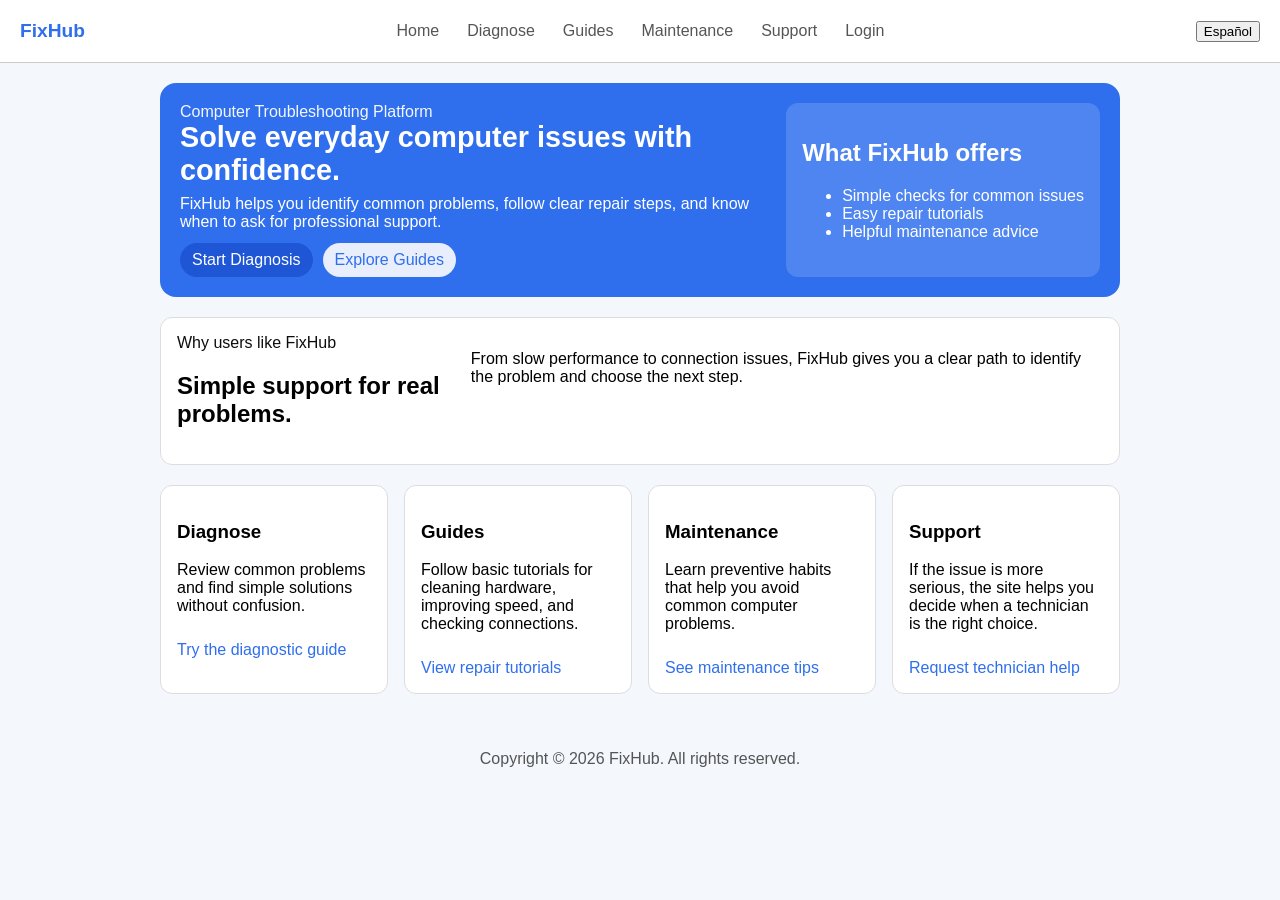
==== html/index.html @ df3c3dd7 "Responsive Design y Comentarios Css" ====
<!--INDEX-->
<!DOCTYPE html>

<!--PAGE LANGUAGE-->
<html lang="en">
<meta name="viewport" content="width=device-width, initial-scale=1.0">

<!--HEAD BEGGINING-->
<head>
    <meta charset="UTF-8">
    <title>FixHub | Computer Troubleshooting Platform</title>
    <link rel="stylesheet" href="../css/myStyles.css">
</head>
<!--HEAD ENDING-->

<!--BODY BEGGINING-->
<body>
    <!-- HEADER BEGINNING -->
    <header class="header">
        <input type="checkbox" id="nav-toggle" class="nav-toggle">
        <a class="logo" href="index.html">FixHub</a>
        <label for="nav-toggle" class="hamburger"></label>
        <nav class="flex-nav" aria-label="navbar">
            <a href="index.html">Home</a>
            <a href="diagnose.html">Diagnose</a>
            <a href="guide.html">Guides</a>
            <a href="mainteinance.html">Maintenance</a>
            <a href="support.html">Support</a>
            <a class="login-btn" href="login.html">Login</a>
        </nav>
        <button id="langButton" class="lang-btn" type="button" aria-label="Switch language">Español</button>
    </header>
    <!-- HEADER ENDING -->

<main>
<!-- PAGE CONTENT BEGINNING -->
<!-- PAGE HERO BEGINNING -->
<section class="hero">
    <div class="hero-content">
        <p class="tagline">Computer Troubleshooting Platform</p>
        <h1>Solve everyday computer issues with confidence.</h1>
        <p>FixHub helps you identify common problems, follow clear repair steps, and know when to ask for professional support.</p>

        <div class="hero-actions">
        <a class="button button-primary" href="diagnose.html">Start Diagnosis</a>
        <a class="button button-secondary" href="guide.html">Explore Guides</a>
        </div>
    </div>

    <div class="hero-card">
        <h2>What FixHub offers</h2>
        <ul>
            <li>Simple checks for common issues</li>
            <li>Easy repair tutorials</li>
            <li>Helpful maintenance advice</li>
        </ul>
    </div>
</section>
<!-- PAGE HERO ENDING -->


<!-- WHY USER LIKE FIXHUB BEGGINING -->
<section class="intro-panel">
    <div>
        <p class="tagline">Why users like FixHub</p>
        <h2>Simple support for real problems.</h2>
    </div>
        <p>From slow performance to connection issues, FixHub gives you a clear path to identify the problem and choose the next step.</p>
</section>
<!--WHY USERS LIKE FIXHUB ENDING-->


<!-- FEATURE GRID CARDS BEGGINING -->
<section class="grid home" aria-label="Platform features">

    <!--DIAGNOSE-->
    <article class="card" id="diagnose">
        <h3>Diagnose</h3>
        <p>Review common problems and find simple solutions without confusion.</p>
        <a class="link" href="diagnose.html">Try the diagnostic guide</a>
    </article>

    <!--GUIDES-->
    <article class="card" id="guides">
        <h3>Guides</h3>
        <p>Follow basic tutorials for cleaning hardware, improving speed, and checking connections.</p>
        <a class="link" href="guide.html">View repair tutorials</a>
    </article>

    <!--MAINTENANCE-->
    <article class="card" id="maintenance">
        <h3>Maintenance</h3>
        <p>Learn preventive habits that help you avoid common computer problems.</p>
        <a class="link" href="mainteinance.html">See maintenance tips</a>
    </article>

    <!--SUPPORT-->
    <article class="card" id="support">
        <h3>Support</h3>
        <p>If the issue is more serious, the site helps you decide when a technician is the right choice.</p>
        <a class="link" href="support.html">Request technician help</a>
    </article>

</section>
<!-- FEATURE GRID CARDS ENDING -->
</main>
<!-- PAGE CONTENT ENDING -->

<!-- FOOTER BEGINNING -->
<footer class="footer">
    <p>Copyright © 2026 FixHub. All rights reserved.</p>
</footer>
<!-- FOOTER ENDING -->

</body> <!--BODY ENDING-->
</html> <!--HMTL ENDING-->
---- css/myStyles.css ----
/* VARIABLES AND RESET */
/* This section defines global CSS variables and resets used across the whole site.
   It is shared by all HTML pages that include this stylesheet, such as index.html,
   diagnose.html, guide.html, login.html, etc. */
:root {
    --bg: #f4f7fb; /* Main page background color used in the app shell and auth pages. */
}

* {
    box-sizing: border-box; /* Ensures padding and borders are included inside each element's width/height. */
}

body {
    margin: 0; /* Removes default browser spacing around the page body. */
    font-family: Arial, Helvetica, sans-serif; /* Default typeface for all text in the project. */
    background: var(--bg); /* Applies the common soft-gray background to the page. */
}

a {
    color: inherit; /* Prevents links from forcing a different text color than their parent. */
    text-decoration: none; /* Removes default underline styling from links throughout the site. */
}

/* HEADER / NAVBAR beginning */
/* This block styles the top navigation bar displayed on pages such as index.html and all other sections.
   It sets the layout, spacing, colors, and the visual treatment of the logo and primary nav links. */
.header {
    display: flex; /* Makes the header content align in a single horizontal row. */
    justify-content: space-between; /* Pushes the logo to the left and the nav to the right. */
    align-items: center; /* Vertically centers everything inside the header. */
    padding: 16px 20px; /* Adds internal spacing around the header content. */
    background: #fff; /* White background for the top bar. */
    border-bottom: 1px solid #ccc; /* Subtle divider line under the header. */
}

.logo {
    font-size: 1.2rem; /* Sets the branding text size. */
    font-weight: 700; /* Makes the FixHub word stronger and more prominent. */
    color: #2f6fed; /* Blue brand color used for the logo. */
}

/* Desktop Navigation */
/* These rules control the main navigation layout on larger screens before the tablet/mobile breakpoints. */
.flex-nav {
    display: flex; /* Shows the nav items in a row. */
    flex-direction: row; /* Ensures they stay horizontally aligned. */
    gap: 12px; /* Adds consistent space between nav items. */
    align-items: center; /* Aligns text vertically within the nav row. */
}

.flex-nav a {
    padding: 6px 8px; /* Adds clickable space around each nav link. */
    color: #555; /* Neutral gray text for navigation item color. */
}

.flex-nav a:hover {
    color: #2f6fed; /* Blue hover color gives a subtle interactive highlight. */
}

/* Hide mobile menu toggle on desktop */
/* The checkbox and hamburger icon are hidden on desktop because the full nav is already visible there. */
.nav-toggle {
    display: none;
}

.hamburger {
    display: none; /* Hidden by default; only used in mobile/tablet menu behavior. */
    width: 30px; /* Fixed width for the menu icon area. */
    height: 30px; /* Fixed height for consistent size. */
    background-image: url('../resources/menu.png'); /* Uses the custom menu icon asset in the resources folder. */
    background-size: contain; /* Scales the icon to fit the box without distortion. */
    background-repeat: no-repeat; /* Prevents tiling of the icon image. */
    background-position: center; /* Centers the icon visually inside its container. */
    cursor: pointer; /* Shows that the icon is clickable. */
    background-color: transparent; /* Keeps the background transparent so it blends with the header. */
    border: none; /* Removes the default button border. */
    padding: 0; /* Removes extra padding so the icon maintains its intended size. */
}

/* HEADER / NAVBAR ending */

/* RESPONSIVE NAVIGATION */
/* This section changes the header and navigation behavior when the viewport is smaller than desktop.
   It applies to all pages that use the shared layout, especially the home page and other content pages. */

/* Tablet Breakpoint (max-width: 1024px) */
/* This media query targets tablet-sized screens and keeps the navigation from feeling cramped.
   The header wraps onto multiple lines, the nav items spread more evenly, and the main content blocks
   switch into cleaner two-column proportions. */
@media (max-width: 1024px) {
    .header {
        flex-wrap: wrap; /* Allows the logo, nav, and language control to wrap when space runs tight. */
        gap: 12px 18px; /* Adds vertical and horizontal spacing between wrapped header elements. */
    }

    .flex-nav {
        display: flex; /* Keeps the nav visible and usable on tablets, instead of collapsing it. */
        flex: 1 1 100%; /* Makes the nav row take the full width of the header line before wrapping. */
        order: 3; /* Places the nav underneath the logo on smaller layouts. */
        flex-direction: row; /* Keeps links in a horizontal row for readability on tablet screens. */
        flex-wrap: wrap; /* Allows the nav items to wrap if there isn’t enough horizontal room. */
        justify-content: center; /* Centers the navigation links visually. */
        gap: 8px 14px; /* Creates compact spacing between links while preserving readability. */
        padding-top: 8px; /* Adds space between the nav and the header line above it. */
        border-top: 1px solid #ebeff5; /* Adds a soft divider line separating the nav from the header content. */
    }

    .flex-nav a {
        padding: 0; /* Removes extra clickable padding so the links sit cleaner without blue pill styling. */
        border-radius: 0; /* Keeps the nav links visually flat and minimal. */
        background: transparent; /* Removes any background fill that could distract from the layout. */
    }

    .hero {
        display: grid; /* Converts the hero section from a row layout to a cleaner grid layout on tablets. */
        grid-template-columns: 1.3fr 1fr; /* Gives the text column more space than the info panel column. */
        align-items: center; /* Keeps the two hero columns vertically aligned. */
    }

    .intro-panel {
        display: grid; /* Uses a 2-column configuration for the intro panel on tablet width. */
        grid-template-columns: 1.05fr 1.45fr; /* Gives the explanatory text column slightly more room. */
        align-items: center; /* Aligns the heading and paragraph sections vertically. */
        gap: 18px; /* Adds spacing between the title block and the body text. */
    }
}

/* Mobile Breakpoint (max-width: 768px) */
/* This media query is specifically for small mobile screens. It hides the desktop nav, shows the menu icon,
   and makes the nav appear as a collapsible vertical list triggered by the checkbox. */
@media (max-width: 768px) {
    .header {
        flex-wrap: wrap; /* Allows the header to wrap the logo and menu icon as needed. */
    }

    /* Show hamburger icon on mobile */
    .hamburger {
        display: block; /* Reveals the menu icon so the user can open the nav on phones. */
        order: 2; /* Places the icon after the logo in the header sequence. */
    }

    /* Hide nav by default on mobile */
    .flex-nav {
        display: none; /* Hides the nav list until the user taps the hamburger menu. */
        width: 100%; /* Makes the mobile nav span the full width under the header. */
        flex-direction: column; /* Stacks the links vertically for easy tapping. */
        gap: 0; /* Removes spacing between mobile links so they form a clean stacked list. */
        margin-top: 1rem; /* Adds space between the header and the hidden menu panel. */
        order: 3; /* Places the nav below the logo and menu icon. */
    }

    /* Show nav when checkbox is checked */
    .nav-toggle:checked ~ .flex-nav {
        display: flex; /* Displays the stacked mobile nav when the checkbox is checked by the hamburger label. */
    }

    .flex-nav a {
        padding: 10px 8px; /* Adds comfortable touch spacing to each menu item. */
    }

    /* Logo stays on first line on mobile */
    .logo {
        order: 1; /* Keeps the logo in the first slot of the header layout. */
    }
}

/* BUTTONS beginning */
/* These are the reusable call-to-action buttons used throughout the site, especially in the home hero section
   and on pages that need a standard primary or secondary action. */
.button {
    border: none; /* Removes default browser button border. */
    border-radius: 999px; /* Makes the buttons fully rounded for a modern pill shape. */
    padding: 8px 12px; /* Adds comfortable spacing inside the buttons. */
    background: #2f6fed; /* Primary blue button color used for the main action. */
    color: #fff; /* White text for strong contrast on blue buttons. */
    cursor: pointer; /* Shows click affordance. */
}

.button-primary {
    background: #1e56d6; /* Darker blue variation for the prominent CTA button. */
}

.button-secondary {
    background: #e8eefc; /* Light blue-gray background for secondary actions. */
    color: #2f6fed; /* Keeps the secondary text in the same blue brand color. */
}
/* BUTTONS ending*/

/* MAIN CONTAINER beginning */
/* This container controls the main content width and spacing on all primary pages, including index.html and other page templates. */
.content,
main {
    max-width: 1000px; /* Limits width so content does not stretch too wide on large screens. */
    margin: 0 auto; /* Centers the content block horizontally. */
    padding: 20px; /* Adds spacing around the main content area. */
}
/* MAIN CONTAINER ending */

/* HERO SECTION beginning */
/* The hero block is the large promotional banner on the home page. It combines a headline, supporting text,
   CTA buttons, and a right-side information card in a single blue panel. */
.hero {
    display: flex; /* Uses a horizontal layout for the text and info panel. */
    gap: 20px; /* Adds space between the text column and the card column. */
    padding: 20px; /* Adds internal spacing inside the blue panel. */
    background: #2f6fed; /* Strong blue background gives the page a branded hero feel. */
    color: #fff; /* White text ensures readability over the blue background. */
    border-radius: 16px; /* Rounds the corners of the hero panel. */
    align-items: stretch; /* Makes both columns share the same height within the hero. */
    margin-bottom: 20px; /* Adds separation below the hero section. */
}

.hero-content {
    flex: 1; /* Allows the left text column to take available space. */
}

.hero h1 {
    margin: 0 0 8px; /* Removes default heading margin and adds space below the heading. */
    font-size: 1.8rem; /* Sets the main hero title size. */
}

.hero p {
    margin: 0; /* Removes default paragraph spacing in the hero content. */
}

/* Responsive Hero - Mobile (max-width: 768px) */
/* On mobile screens, the hero switches from a two-column card to a single-column stacked layout. */
@media (max-width: 768px) {
    .hero {
        flex-direction: column; /* Stacks the text and card vertically on small screens. */
        padding: 16px; /* Reduces spacing to fit narrow mobile screens better. */
    }

    .hero h1 {
        font-size: 1.5rem; /* Slightly reduces title size for smaller screens. */
    }
}

.hero-actions {
    display: flex; /* Puts the CTA buttons in a row. */
    gap: 10px; /* Adds spacing between the two buttons. */
    margin-top: 12px; /* Separates the button row from the hero paragraph. */
}

.hero-card {
    background: rgba(255, 255, 255, 0.15); /* Adds a subtle transparent white panel behind the right sidebar card. */
    padding: 16px; /* Creates spacing inside the card. */
    border-radius: 12px; /* Rounds the corners of the card. */
}

.tagline {
    opacity: 0.95; /* Slightly reduces contrast to make the uppercase/label text feel softer. */
    margin: 0 0 8px 0; /* Keeps spacing consistent around the label text. */
}
/* HERO SECTION ending */

/* INTRO PANEL beginning */
/* This section introduces the value proposition of the product beneath the hero banner, often used on the home page. */
.intro-panel {
    display: flex; /* Keeps the heading area and descriptive paragraph side by side on larger screens. */
    justify-content: space-between; /* Pushes the left heading block and right paragraph apart. */
    gap: 20px; /* Adds space between the columns. */
    margin-top: 20px; /* Creates space from the hero section above. */
    padding: 16px; /* Adds internal spacing to the panel. */
    background: #fff; /* White background for a clean card appearance. */
    border: 1px solid #ddd; /* Soft gray border to separate it from the page background. */
    border-radius: 12px; /* Rounds the panel corners. */
}
/* INTRO PANEL ending */

/* GRID CARDS beginning */
/* This block styles the reusable card grids used for feature tiles and other grouped content sections. */
.grid {
    display: grid; /* Establishes a CSS grid layout for all card groups. */
    gap: 16px; /* Gives consistent spacing between cards. */
    margin-top: 20px; /* Adds vertical space above each grid section. */
}

.grid.home {
    grid-template-columns: repeat(4, 1fr); /* Displays four equally sized feature cards across the home page. */
}

.grid.guides,
.grid.diag {
    grid-template-columns: repeat(2, 1fr); /* Uses a two-column layout for guide and diagnostic page listings. */
}

.card {
    background: #fff; /* White card background. */
    border: 1px solid #ddd; /* Light border with subtle separation from the page background. */
    border-radius: 12px; /* Rounds the corners to match the overall design language. */
    padding: 16px; /* Creates comfortable spacing inside each card. */
}

/* Responsive Grid - Tablet (max-width: 1024px) */
/* On tablets, feature cards reduce to two columns to prevent overly wide cards. */
@media (max-width: 1024px) {
    .grid.home {
        grid-template-columns: repeat(2, 1fr); /* Reflows the home feature cards from 4 columns to 2 columns. */
    }

    .grid.guides,
    .grid.diag {
        grid-template-columns: 1fr; /* Stacks guide and diagnose content into one column when space is limited. */
    }
}

/* Responsive Grid - Mobile (max-width: 768px) */
/* On phone screens, every content card collapses to a single column for easy reading. */
@media (max-width: 768px) {
    .grid.home {
        grid-template-columns: 1fr; /* Forces the home feature cards to stack vertically on mobile. */
    }

    .grid.guides,
    .grid.diag {
        grid-template-columns: 1fr; /* Keeps guide and diagnose lists readable in a single column. */
    }
}

.link {
    display: inline-block; /* Makes links behave like inline-block elements so spacing and margin work correctly. */
    margin-top: 10px; /* Adds space above the link relative to the nearby text. */
    color: #2f6fed; /* Uses the branded blue color for card links. */
}

.code-badge {
    display: inline-block; /* Treats the badge as a compact inline box that can size to its content. */
    padding: 4px 8px; /* Adds compact padding inside the badge. */
    background: #e8eefc; /* Light blue background to distinguish the badge visually. */
    border-radius: 999px; /* Makes the badge pill-shaped and modern. */
    color: #2f6fed; /* Keeps the badge text consistent with the site color palette. */
}

.actions {
    display: flex; /* Aligns action buttons or links in a row. */
    gap: 10px; /* Adds spacing between grouped action elements. */
    margin-top: 12px; /* Adds top spacing from previous content. */
}
/* GRID CARDS ending */

/* FOOTER beginning */
/* This footer styles the final site footer and keeps it simple, clean, and unobtrusive. */
.footer {
    text-align: center; /* Centers the footer content. */
    padding: 20px; /* Creates consistent spacing around the footer. */
    color: #555; /* Neutral gray text to keep the footer understated. */
}
/* FOOTER ending */

/* AUTH PAGES beginning */
/* This block styles the login/register-style pages, which use a two-panel layout with an intro section and a form card. */
.auth-body {
    min-height: 100vh; /* Forces the background and content area to fill the full viewport height. */
    background: var(--bg); /* Uses the global background color for consistent page appearance. */
}

.auth-page {
    max-width: 900px; /* Keeps auth content from becoming too wide on large screens. */
    margin: 20px auto 0; /* Centers the page and adds spacing above it. */
}

.auth-layout {
    display: grid; /* Uses a two-column grid for the intro panel and form. */
    grid-template-columns: 1fr 1fr; /* Divides the auth layout into equal columns. */
    gap: 16px; /* Adds space between the intro section and the form card. */
}

.auth-intro,
.auth-card {
    background: #fff; /* White cards keep the auth panels visually consistent. */
    border: 1px solid #ddd; /* Thin border to distinguish the panels from the page background. */
    border-radius: 12px; /* Rounds the corners for the auth panels. */
    padding: 16px; /* Adds internal spacing inside each panel. */
}

.auth-form {
    display: flex; /* Uses a column layout for form fields stacked vertically. */
    flex-direction: column; /* Stacks inputs and controls one below the other. */
    gap: 8px; /* Adds spacing between form elements. */
}

.auth-form input {
    padding: 8px; /* Gives input fields enough vertical and horizontal padding for usability. */
    border: 1px solid #ddd; /* Border matches the rest of the site's layout. */
    border-radius: 8px; /* Rounds the input corners for a modern appearance. */
}

.auth-link {
    margin-top: 10px; /* Adds spacing above the secondary login/register text. */
    color: #555; /* Neutral text color for the helper link row. */
}

.auth-link a {
    color: #2f6fed; /* Makes the link appear interactive and consistent with the brand blue. */
}

/* Responsive Auth Layout - Mobile (max-width: 768px) */
/* On small screens, the two-column auth layout collapses into a single-column stack. */
@media (max-width: 768px) {
    .auth-layout {
        grid-template-columns: 1fr; /* Forces the auth panels to stack vertically on mobile. */
    }

    .auth-page {
        margin: 20px auto 0; /* Keeps the same centered spacing on mobile. */
    }
}
/* AUTH PAGES ending */
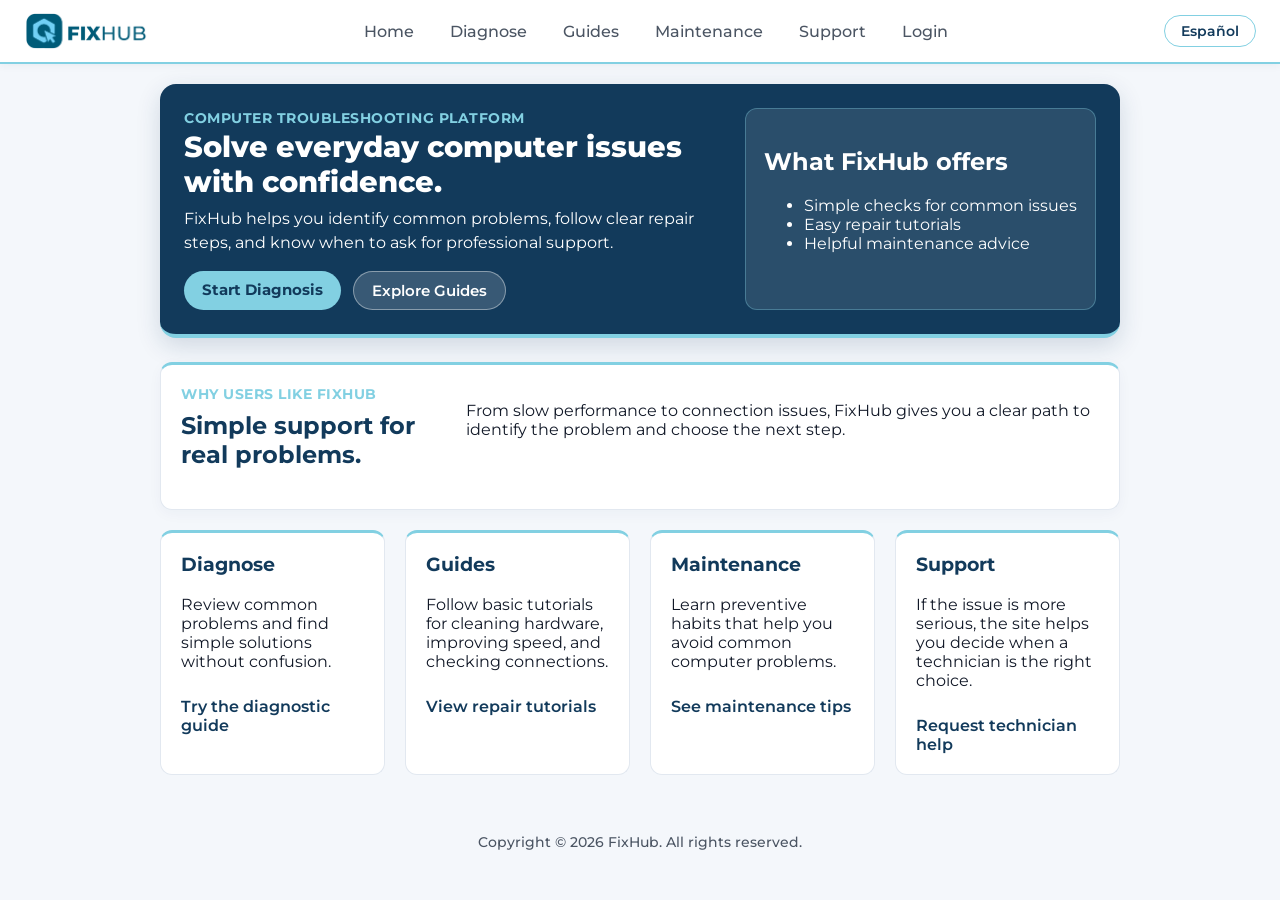
==== commit 8a0ecda1: "New design" ====
--- a/html/index.html
+++ b/html/index.html
@@ -6,6 +6,7 @@
 <meta name="viewport" content="width=device-width, initial-scale=1.0">
 
 <!--HEAD BEGGINING-->
+
 <head>
     <meta charset="UTF-8">
     <title>FixHub | Computer Troubleshooting Platform</title>
@@ -14,103 +15,128 @@
 <!--HEAD ENDING-->
 
 <!--BODY BEGGINING-->
+
 <body>
+    <script src="../js/translations.js"></script>
     <!-- HEADER BEGINNING -->
     <header class="header">
         <input type="checkbox" id="nav-toggle" class="nav-toggle">
-        <a class="logo" href="index.html">FixHub</a>
+        <a class="logo" href="index.html" aria-label="FixHub">
+            <img class="logo-img" src="../resources/LOGOS/fixhub_logo_azul.png" alt="FixHub">
+        </a>
         <label for="nav-toggle" class="hamburger"></label>
         <nav class="flex-nav" aria-label="navbar">
-            <a href="index.html">Home</a>
-            <a href="diagnose.html">Diagnose</a>
-            <a href="guide.html">Guides</a>
-            <a href="mainteinance.html">Maintenance</a>
-            <a href="support.html">Support</a>
-            <a class="login-btn" href="login.html">Login</a>
+            <a data-i18n-block="navHome" href="index.html">Home</a>
+            <a data-i18n-block="navDiagnose" href="diagnose.html">Diagnose</a>
+            <a data-i18n-block="navGuides" href="guide.html">Guides</a>
+            <a data-i18n-block="navMaintenance" href="mainteinance.html">Maintenance</a>
+            <a data-i18n-block="navSupport" href="support.html">Support</a>
+            <a data-i18n-block="navLogin" class="login-btn" href="login.html">Login</a>
+            <a data-i18n-block="navLogout" class="logout-btn" href="../php/logout.php">Logout</a>
         </nav>
-        <button id="langButton" class="lang-btn" type="button" aria-label="Switch language">Español</button>
+        <button id="lang-btn" onclick="toggleLanguage()">Español</button>
     </header>
     <!-- HEADER ENDING -->
 
-<main>
-<!-- PAGE CONTENT BEGINNING -->
-<!-- PAGE HERO BEGINNING -->
-<section class="hero">
-    <div class="hero-content">
-        <p class="tagline">Computer Troubleshooting Platform</p>
-        <h1>Solve everyday computer issues with confidence.</h1>
-        <p>FixHub helps you identify common problems, follow clear repair steps, and know when to ask for professional support.</p>
+    <main>
+        <!-- PAGE CONTENT BEGINNING -->
+        <p class="welcome-message" id="welcomeMessage" hidden aria-live="polite"></p>
+        <!-- PAGE HERO BEGINNING -->
+        <section class="hero">
+            <div class="hero-content">
+                <p data-i18n-block="title" class="tagline">Computer Troubleshooting Platform</p>
+                <h1 data-i18n-block="aftitle1">Solve everyday computer issues with confidence.</h1>
+                <p data-i18n-block="aftitle2">FixHub helps you identify common problems, follow clear repair steps, and
+                    know when to ask for professional support.</p>
+                <div class="hero-actions">
+                    <a data-i18n-block="startDiagnosis" class="button button-primary" href="diagnose.html">Start
+                        Diagnosis</a>
+                    <a data-i18n-block="exploreGuides" class="button button-secondary" href="guide.html">Explore
+                        Guides</a>
+                </div>
+            </div>
 
-        <div class="hero-actions">
-        <a class="button button-primary" href="diagnose.html">Start Diagnosis</a>
-        <a class="button button-secondary" href="guide.html">Explore Guides</a>
-        </div>
-    </div>
-
-    <div class="hero-card">
-        <h2>What FixHub offers</h2>
-        <ul>
-            <li>Simple checks for common issues</li>
-            <li>Easy repair tutorials</li>
-            <li>Helpful maintenance advice</li>
-        </ul>
-    </div>
-</section>
-<!-- PAGE HERO ENDING -->
+            <div class="hero-card">
+                <h2 data-i18n-block="heroCardTitle">What FixHub offers</h2>
+                <ul>
+                    <li data-i18n-block="heroCardItem1">Simple checks for common issues</li>
+                    <li data-i18n-block="heroCardItem2">Easy repair tutorials</li>
+                    <li data-i18n-block="heroCardItem3">Helpful maintenance advice</li>
+                </ul>
+            </div>
+        </section>
+        <!-- PAGE HERO ENDING -->
 
 
-<!-- WHY USER LIKE FIXHUB BEGGINING -->
-<section class="intro-panel">
-    <div>
-        <p class="tagline">Why users like FixHub</p>
-        <h2>Simple support for real problems.</h2>
-    </div>
-        <p>From slow performance to connection issues, FixHub gives you a clear path to identify the problem and choose the next step.</p>
-</section>
-<!--WHY USERS LIKE FIXHUB ENDING-->
+        <!-- WHY USER LIKE FIXHUB BEGGINING -->
+        <section class="intro-panel">
+            <div>
+                <p class="tagline" data-i18n-block="whyUserLikeTitle">Why users like FixHub</p>
+                <h2 data-i18n-block="whyUserLikeH2">Simple support for real problems.</h2>
+            </div>
+            <p data-i18n-block="whyUserLikeP">From slow performance to connection issues, FixHub gives you a clear path
+                to identify the problem and choose the next step.</p>
+        </section>
+        <!--WHY USERS LIKE FIXHUB ENDING-->
 
 
-<!-- FEATURE GRID CARDS BEGGINING -->
-<section class="grid home" aria-label="Platform features">
+        <!-- FEATURE GRID CARDS BEGGINING -->
+        <section class="grid home" aria-label="Platform features">
 
-    <!--DIAGNOSE-->
-    <article class="card" id="diagnose">
-        <h3>Diagnose</h3>
-        <p>Review common problems and find simple solutions without confusion.</p>
-        <a class="link" href="diagnose.html">Try the diagnostic guide</a>
-    </article>
+            <!--DIAGNOSE-->
+            <article class="card" id="diagnose">
+                <h3 data-i18n-block="cardDiagnoseTitle">Diagnose</h3>
+                <p data-i18n-block="cardDiagnoseDesc">Review common problems and find simple solutions without
+                    confusion.</p>
+                <a data-i18n-block="cardDiagnoseLink" class="link" href="diagnose.html">Try the diagnostic guide</a>
+            </article>
 
-    <!--GUIDES-->
-    <article class="card" id="guides">
-        <h3>Guides</h3>
-        <p>Follow basic tutorials for cleaning hardware, improving speed, and checking connections.</p>
-        <a class="link" href="guide.html">View repair tutorials</a>
-    </article>
+            <!--GUIDES-->
+            <article class="card" id="guides">
+                <h3 data-i18n-block="cardGuidesTitle">Guides</h3>
+                <p data-i18n-block="cardGuidesDesc">Follow basic tutorials for cleaning hardware, improving speed, and
+                    checking connections.</p>
+                <a data-i18n-block="cardGuidesLink" class="link" href="guide.html">View repair tutorials</a>
+            </article>
 
-    <!--MAINTENANCE-->
-    <article class="card" id="maintenance">
-        <h3>Maintenance</h3>
-        <p>Learn preventive habits that help you avoid common computer problems.</p>
-        <a class="link" href="mainteinance.html">See maintenance tips</a>
-    </article>
+            <!--MAINTENANCE-->
+            <article class="card" id="maintenance">
+                <h3 data-i18n-block="cardMaintenanceTitle">Maintenance</h3>
+                <p data-i18n-block="cardMaintenanceDesc">Learn preventive habits that help you avoid common computer
+                    problems.</p>
+                <a data-i18n-block="cardMaintenanceLink" class="link" href="mainteinance.html">See maintenance tips</a>
+            </article>
 
-    <!--SUPPORT-->
-    <article class="card" id="support">
-        <h3>Support</h3>
-        <p>If the issue is more serious, the site helps you decide when a technician is the right choice.</p>
-        <a class="link" href="support.html">Request technician help</a>
-    </article>
+            <!--SUPPORT-->
+            <article class="card" id="support">
+                <h3 data-i18n-block="cardSupportTitle">Support</h3>
+                <p data-i18n-block="cardSupportDesc">If the issue is more serious, the site helps you decide when a
+                    technician is the right choice.</p>
+                <a data-i18n-block="cardSupportLink" class="link" href="support.html">Request technician help</a>
+            </article>
 
-</section>
-<!-- FEATURE GRID CARDS ENDING -->
-</main>
-<!-- PAGE CONTENT ENDING -->
+        </section>
+        <!-- FEATURE GRID CARDS ENDING -->
+    </main>
+    <!-- PAGE CONTENT ENDING -->
 
-<!-- FOOTER BEGINNING -->
-<footer class="footer">
-    <p>Copyright © 2026 FixHub. All rights reserved.</p>
-</footer>
-<!-- FOOTER ENDING -->
+    <!-- FOOTER BEGINNING -->
+    <footer class="footer">
+        <p data-i18n-block="footerText">Copyright © 2026 FixHub. All rights reserved.</p>
+    </footer>
+    <!-- FOOTER ENDING -->
 
+    <script>
+        const welcomeMessage = document.getElementById('welcomeMessage');
+        const username = new URLSearchParams(window.location.search).get('welcome');
+
+        if (username) {
+            welcomeMessage.textContent = `Bienvenido, ${username}!`;
+            welcomeMessage.hidden = false;
+            window.history.replaceState({}, document.title, window.location.pathname);
+        }
+    </script>
+    <script src="../js/auth.js"></script>
 </body> <!--BODY ENDING-->
+
 </html> <!--HMTL ENDING-->
--- a/css/myStyles.css
+++ b/css/myStyles.css
@@ -1,60 +1,139 @@
+/* GOOGLE FONTS IMPORT - BRAND TYPOGRAPHY (Montserrat) */
+@import url('https://fonts.googleapis.com/css2?family=Montserrat:ital,wght@0,400;0,500;0,600;0,700;0,800;1,400&display=swap');
+
 /* VARIABLES AND RESET */
 /* This section defines global CSS variables and resets used across the whole site.
    It is shared by all HTML pages that include this stylesheet, such as index.html,
    diagnose.html, guide.html, login.html, etc. */
 :root {
-    --bg: #f4f7fb; /* Main page background color used in the app shell and auth pages. */
+    --bg: #f4f7fb;
+    /* Main page background color used in the app shell and auth pages. */
+    --primary: #123A5B;
+    /* Primary corporate brand blue (dark navy) from mini-branding. */
+    --primary-hover: #0c263c;
+    /* Darker shade of primary blue for hover states. */
+    --accent: #82D0E2;
+    /* Secondary brand accent color (sky cyan) from mini-branding. */
+    --accent-hover: #6bc3d7;
+    /* Darker shade of accent cyan for interactive button hover. */
+    --accent-light: #eaf7fb;
+    /* Soft cyan tint used for subtle badges and secondary button backgrounds. */
+    --text-main: #111827;
+    /* Dark neutral text color for optimal contrast and readability. */
+    --text-muted: #4b5563;
+    /* Medium neutral gray for secondary labels and metadata. */
+    --border-subtle: #e2e8f0;
+    /* Neutral border color for structural dividers and card edges. */
 }
 
 * {
-    box-sizing: border-box; /* Ensures padding and borders are included inside each element's width/height. */
+    box-sizing: border-box;
+    /* Ensures padding and borders are included inside each element's width/height. */
+}
+
+[hidden] {
+    display: none !important;
+}
+
+.flex-nav a.login-btn,
+.flex-nav a.logout-btn {
+    display: none;
 }
 
 body {
-    margin: 0; /* Removes default browser spacing around the page body. */
-    font-family: Arial, Helvetica, sans-serif; /* Default typeface for all text in the project. */
-    background: var(--bg); /* Applies the common soft-gray background to the page. */
+    margin: 0;
+    /* Removes default browser spacing around the page body. */
+    font-family: 'Montserrat', Arial, Helvetica, sans-serif;
+    /* Brand typeface specified in mini-branding with system fallbacks. */
+    background: var(--bg);
+    /* Applies the common soft background to the page. */
+    color: var(--text-main);
+    /* Sets the default high-contrast body text color. */
 }
 
 a {
-    color: inherit; /* Prevents links from forcing a different text color than their parent. */
-    text-decoration: none; /* Removes default underline styling from links throughout the site. */
+    color: inherit;
+    /* Prevents links from forcing a different text color than their parent. */
+    text-decoration: none;
+    /* Removes default underline styling from links throughout the site. */
 }
 
 /* HEADER / NAVBAR beginning */
 /* This block styles the top navigation bar displayed on pages such as index.html and all other sections.
    It sets the layout, spacing, colors, and the visual treatment of the logo and primary nav links. */
 .header {
-    display: flex; /* Makes the header content align in a single horizontal row. */
-    justify-content: space-between; /* Pushes the logo to the left and the nav to the right. */
-    align-items: center; /* Vertically centers everything inside the header. */
-    padding: 16px 20px; /* Adds internal spacing around the header content. */
-    background: #fff; /* White background for the top bar. */
-    border-bottom: 1px solid #ccc; /* Subtle divider line under the header. */
+    display: flex;
+    /* Makes the header content align in a single horizontal row. */
+    justify-content: space-between;
+    /* Pushes the logo to the left and the nav to the right. */
+    align-items: center;
+    /* Vertically centers everything inside the header. */
+    padding: 12px 24px;
+    /* Adds internal spacing around the header content. */
+    background: #fff;
+    /* White background for the top bar. */
+    border-bottom: 2px solid var(--accent);
+    /* Brand cyan accent border under the header to give it definition. */
+    box-shadow: 0 2px 8px rgba(18, 58, 91, 0.05);
+    /* Subtle shadow lifting the header above the page content. */
 }
 
 .logo {
-    font-size: 1.2rem; /* Sets the branding text size. */
-    font-weight: 700; /* Makes the FixHub word stronger and more prominent. */
-    color: #2f6fed; /* Blue brand color used for the logo. */
+    display: inline-flex;
+    /* Aligns the logo image inside the anchor cleanly. */
+    align-items: center;
+    text-decoration: none;
+    line-height: 1;
+}
+
+.logo-img {
+    height: 38px;
+    /* Standardized height for the brand logo imagotipo. */
+    width: auto;
+    /* Preserves original aspect ratio. */
+    display: block;
+    object-fit: contain;
+    transition: transform 0.2s ease;
+}
+
+.logo-img:hover {
+    transform: scale(1.02);
+    /* Gentle micro-interaction on hover. */
 }
 
 /* Desktop Navigation */
 /* These rules control the main navigation layout on larger screens before the tablet/mobile breakpoints. */
 .flex-nav {
-    display: flex; /* Shows the nav items in a row. */
-    flex-direction: row; /* Ensures they stay horizontally aligned. */
-    gap: 12px; /* Adds consistent space between nav items. */
-    align-items: center; /* Aligns text vertically within the nav row. */
+    display: flex;
+    /* Shows the nav items in a row. */
+    flex-direction: row;
+    /* Ensures they stay horizontally aligned. */
+    gap: 12px;
+    /* Adds consistent space between nav items. */
+    align-items: center;
+    /* Aligns text vertically within the nav row. */
 }
 
 .flex-nav a {
-    padding: 6px 8px; /* Adds clickable space around each nav link. */
-    color: #555; /* Neutral gray text for navigation item color. */
+    padding: 6px 12px;
+    /* Adds clickable space around each nav link. */
+    color: var(--text-muted);
+    /* Neutral text for navigation item color. */
+    font-weight: 500;
+    transition: color 0.2s ease;
 }
 
 .flex-nav a:hover {
-    color: #2f6fed; /* Blue hover color gives a subtle interactive highlight. */
+    color: var(--primary);
+    /* Brand navy hover color gives a clear interactive highlight. */
+}
+
+.flex-nav a.logout-btn {
+    color: #e53e3e;
+}
+
+.flex-nav a.logout-btn:hover {
+    color: #b91c1c;
 }
 
 /* Hide mobile menu toggle on desktop */
@@ -64,17 +143,28 @@
 }
 
 .hamburger {
-    display: none; /* Hidden by default; only used in mobile/tablet menu behavior. */
-    width: 30px; /* Fixed width for the menu icon area. */
-    height: 30px; /* Fixed height for consistent size. */
-    background-image: url('../resources/menu.png'); /* Uses the custom menu icon asset in the resources folder. */
-    background-size: contain; /* Scales the icon to fit the box without distortion. */
-    background-repeat: no-repeat; /* Prevents tiling of the icon image. */
-    background-position: center; /* Centers the icon visually inside its container. */
-    cursor: pointer; /* Shows that the icon is clickable. */
-    background-color: transparent; /* Keeps the background transparent so it blends with the header. */
-    border: none; /* Removes the default button border. */
-    padding: 0; /* Removes extra padding so the icon maintains its intended size. */
+    display: none;
+    /* Hidden by default; only used in mobile/tablet menu behavior. */
+    width: 30px;
+    /* Fixed width for the menu icon area. */
+    height: 30px;
+    /* Fixed height for consistent size. */
+    background-image: url('../resources/menu.png');
+    /* Uses the custom menu icon asset in the resources folder. */
+    background-size: contain;
+    /* Scales the icon to fit the box without distortion. */
+    background-repeat: no-repeat;
+    /* Prevents tiling of the icon image. */
+    background-position: center;
+    /* Centers the icon visually inside its container. */
+    cursor: pointer;
+    /* Shows that the icon is clickable. */
+    background-color: transparent;
+    /* Keeps the background transparent so it blends with the header. */
+    border: none;
+    /* Removes the default button border. */
+    padding: 0;
+    /* Removes extra padding so the icon maintains its intended size. */
 }
 
 /* HEADER / NAVBAR ending */
@@ -89,39 +179,60 @@
    switch into cleaner two-column proportions. */
 @media (max-width: 1024px) {
     .header {
-        flex-wrap: wrap; /* Allows the logo, nav, and language control to wrap when space runs tight. */
-        gap: 12px 18px; /* Adds vertical and horizontal spacing between wrapped header elements. */
+        flex-wrap: wrap;
+        /* Allows the logo, nav, and language control to wrap when space runs tight. */
+        gap: 12px 18px;
+        /* Adds vertical and horizontal spacing between wrapped header elements. */
     }
 
     .flex-nav {
-        display: flex; /* Keeps the nav visible and usable on tablets, instead of collapsing it. */
-        flex: 1 1 100%; /* Makes the nav row take the full width of the header line before wrapping. */
-        order: 3; /* Places the nav underneath the logo on smaller layouts. */
-        flex-direction: row; /* Keeps links in a horizontal row for readability on tablet screens. */
-        flex-wrap: wrap; /* Allows the nav items to wrap if there isn’t enough horizontal room. */
-        justify-content: center; /* Centers the navigation links visually. */
-        gap: 8px 14px; /* Creates compact spacing between links while preserving readability. */
-        padding-top: 8px; /* Adds space between the nav and the header line above it. */
-        border-top: 1px solid #ebeff5; /* Adds a soft divider line separating the nav from the header content. */
+        display: flex;
+        /* Keeps the nav visible and usable on tablets, instead of collapsing it. */
+        flex: 1 1 100%;
+        /* Makes the nav row take the full width of the header line before wrapping. */
+        order: 3;
+        /* Places the nav underneath the logo on smaller layouts. */
+        flex-direction: row;
+        /* Keeps links in a horizontal row for readability on tablet screens. */
+        flex-wrap: wrap;
+        /* Allows the nav items to wrap if there isn’t enough horizontal room. */
+        justify-content: center;
+        /* Centers the navigation links visually. */
+        gap: 8px 14px;
+        /* Creates compact spacing between links while preserving readability. */
+        padding-top: 8px;
+        /* Adds space between the nav and the header line above it. */
+        border-top: 1px solid var(--border-subtle);
+        /* Adds a soft divider line separating the nav from the header content. */
     }
 
     .flex-nav a {
-        padding: 0; /* Removes extra clickable padding so the links sit cleaner without blue pill styling. */
-        border-radius: 0; /* Keeps the nav links visually flat and minimal. */
-        background: transparent; /* Removes any background fill that could distract from the layout. */
+        padding: 0;
+        /* Removes extra clickable padding so the links sit cleaner without blue pill styling. */
+        border-radius: 0;
+        /* Keeps the nav links visually flat and minimal. */
+        background: transparent;
+        /* Removes any background fill that could distract from the layout. */
     }
 
     .hero {
-        display: grid; /* Converts the hero section from a row layout to a cleaner grid layout on tablets. */
-        grid-template-columns: 1.3fr 1fr; /* Gives the text column more space than the info panel column. */
-        align-items: center; /* Keeps the two hero columns vertically aligned. */
+        display: grid;
+        /* Converts the hero section from a row layout to a cleaner grid layout on tablets. */
+        grid-template-columns: 1.3fr 1fr;
+        /* Gives the text column more space than the info panel column. */
+        align-items: center;
+        /* Keeps the two hero columns vertically aligned. */
     }
 
     .intro-panel {
-        display: grid; /* Uses a 2-column configuration for the intro panel on tablet width. */
-        grid-template-columns: 1.05fr 1.45fr; /* Gives the explanatory text column slightly more room. */
-        align-items: center; /* Aligns the heading and paragraph sections vertically. */
-        gap: 18px; /* Adds spacing between the title block and the body text. */
+        display: grid;
+        /* Uses a 2-column configuration for the intro panel on tablet width. */
+        grid-template-columns: 1.05fr 1.45fr;
+        /* Gives the explanatory text column slightly more room. */
+        align-items: center;
+        /* Aligns the heading and paragraph sections vertically. */
+        gap: 18px;
+        /* Adds spacing between the title block and the body text. */
     }
 }
 
@@ -130,178 +241,373 @@
    and makes the nav appear as a collapsible vertical list triggered by the checkbox. */
 @media (max-width: 768px) {
     .header {
-        flex-wrap: wrap; /* Allows the header to wrap the logo and menu icon as needed. */
+        flex-wrap: wrap;
+        /* Allows the header to wrap the logo and menu icon as needed. */
     }
 
     /* Show hamburger icon on mobile */
     .hamburger {
-        display: block; /* Reveals the menu icon so the user can open the nav on phones. */
-        order: 2; /* Places the icon after the logo in the header sequence. */
+        display: block;
+        /* Reveals the menu icon so the user can open the nav on phones. */
+        order: 2;
+        /* Places the icon after the logo in the header sequence. */
     }
 
     /* Hide nav by default on mobile */
     .flex-nav {
-        display: none; /* Hides the nav list until the user taps the hamburger menu. */
-        width: 100%; /* Makes the mobile nav span the full width under the header. */
-        flex-direction: column; /* Stacks the links vertically for easy tapping. */
-        gap: 0; /* Removes spacing between mobile links so they form a clean stacked list. */
-        margin-top: 1rem; /* Adds space between the header and the hidden menu panel. */
-        order: 3; /* Places the nav below the logo and menu icon. */
+        display: none;
+        /* Hides the nav list until the user taps the hamburger menu. */
+        width: 100%;
+        /* Makes the mobile nav span the full width under the header. */
+        flex-direction: column;
+        /* Stacks the links vertically for easy tapping. */
+        gap: 0;
+        /* Removes spacing between mobile links so they form a clean stacked list. */
+        margin-top: 1rem;
+        /* Adds space between the header and the hidden menu panel. */
+        border-top: 1px solid var(--border-subtle);
+        padding-top: 8px;
+        order: 3;
+        /* Places the nav below the logo and menu icon. */
     }
 
     /* Show nav when checkbox is checked */
-    .nav-toggle:checked ~ .flex-nav {
-        display: flex; /* Displays the stacked mobile nav when the checkbox is checked by the hamburger label. */
+    .nav-toggle:checked~.flex-nav {
+        display: flex;
+        /* Displays the stacked mobile nav when the checkbox is checked by the hamburger label. */
     }
 
     .flex-nav a {
-        padding: 10px 8px; /* Adds comfortable touch spacing to each menu item. */
+        padding: 10px 8px;
+        /* Adds comfortable touch spacing to each menu item. */
     }
 
     /* Logo stays on first line on mobile */
     .logo {
-        order: 1; /* Keeps the logo in the first slot of the header layout. */
+        order: 1;
+        /* Keeps the logo in the first slot of the header layout. */
     }
 }
 
 /* BUTTONS beginning */
 /* These are the reusable call-to-action buttons used throughout the site, especially in the home hero section
    and on pages that need a standard primary or secondary action. */
-.button {
-    border: none; /* Removes default browser button border. */
-    border-radius: 999px; /* Makes the buttons fully rounded for a modern pill shape. */
-    padding: 8px 12px; /* Adds comfortable spacing inside the buttons. */
-    background: #2f6fed; /* Primary blue button color used for the main action. */
-    color: #fff; /* White text for strong contrast on blue buttons. */
-    cursor: pointer; /* Shows click affordance. */
-}
-
+.button,
+button,
+#lang-btn {
+    border: none;
+    /* Removes default browser button border. */
+    border-radius: 999px;
+    /* Makes the buttons fully rounded for a modern pill shape. */
+    padding: 9px 18px;
+    /* Adds comfortable spacing inside the buttons. */
+    background: var(--primary);
+    /* Brand blue button color used for standard actions. */
+    color: #fff;
+    /* White text for strong contrast. */
+    cursor: pointer;
+    /* Shows click affordance. */
+    text-align: center;
+    text-decoration: none;
+    display: inline-block;
+    font-size: 0.95rem;
+    font-family: inherit;
+    font-weight: 600;
+    transition-duration: 0.3s;
+    transition-property: box-shadow, background-color, transform, border-color, color;
+}
+
+.button:hover,
+button:hover,
+#lang-btn:hover,
+.button2:hover {
+    box-shadow: 0 6px 14px rgba(18, 58, 91, 0.25);
+}
+
+.button1 {
+    box-shadow: 0 6px 14px rgba(18, 58, 91, 0.25);
+}
+
+/* Primary CTA button: vibrant cyan (#82D0E2) with navy text (#123A5B) for dynamic contrast */
 .button-primary {
-    background: #1e56d6; /* Darker blue variation for the prominent CTA button. */
-}
-
+    background: var(--accent);
+    color: var(--primary);
+    font-weight: 700;
+}
+
+.button-primary:hover {
+    background: var(--accent-hover);
+    color: #081d2e;
+    transform: translateY(-1px);
+}
+
+/* Secondary CTA button inside hero: semi-transparent white with clean outline */
 .button-secondary {
-    background: #e8eefc; /* Light blue-gray background for secondary actions. */
-    color: #2f6fed; /* Keeps the secondary text in the same blue brand color. */
-}
+    background: rgba(255, 255, 255, 0.16);
+    color: #fff;
+    border: 1px solid rgba(255, 255, 255, 0.4);
+    font-weight: 600;
+}
+
+.button-secondary:hover {
+    background: rgba(255, 255, 255, 0.28);
+    transform: translateY(-1px);
+}
+
+/* Buttons inside cards (outside dark hero banner) */
+.card .button-primary {
+    background: var(--primary);
+    color: #fff;
+}
+
+.card .button-primary:hover {
+    background: var(--primary-hover);
+    color: #fff;
+}
+
+.card .button-secondary {
+    background: var(--accent-light);
+    color: var(--primary);
+    border: 1px solid #c8edf6;
+}
+
+.card .button-secondary:hover {
+    background: #d8f3fa;
+    color: var(--primary-hover);
+}
+
+#lang-btn {
+    background: #fff;
+    color: var(--primary);
+    border: 1.5px solid var(--accent);
+    font-size: 0.88rem;
+    font-weight: 600;
+    padding: 6px 16px;
+}
+
+#lang-btn:hover {
+    background: var(--accent-light);
+    border-color: var(--primary);
+    box-shadow: 0 2px 8px rgba(18, 58, 91, 0.12);
+}
+
 /* BUTTONS ending*/
 
 /* MAIN CONTAINER beginning */
 /* This container controls the main content width and spacing on all primary pages, including index.html and other page templates. */
 .content,
 main {
-    max-width: 1000px; /* Limits width so content does not stretch too wide on large screens. */
-    margin: 0 auto; /* Centers the content block horizontally. */
-    padding: 20px; /* Adds spacing around the main content area. */
-}
+    max-width: 1000px;
+    /* Limits width so content does not stretch too wide on large screens. */
+    margin: 0 auto;
+    /* Centers the content block horizontally. */
+    padding: 20px;
+    /* Adds spacing around the main content area. */
+}
+
 /* MAIN CONTAINER ending */
+
+.welcome-message {
+    margin: 0 0 16px;
+    color: var(--primary);
+    font-size: 1.35rem;
+    font-weight: 700;
+    text-align: center;
+}
 
 /* HERO SECTION beginning */
 /* The hero block is the large promotional banner on the home page. It combines a headline, supporting text,
    CTA buttons, and a right-side information card in a single blue panel. */
 .hero {
-    display: flex; /* Uses a horizontal layout for the text and info panel. */
-    gap: 20px; /* Adds space between the text column and the card column. */
-    padding: 20px; /* Adds internal spacing inside the blue panel. */
-    background: #2f6fed; /* Strong blue background gives the page a branded hero feel. */
-    color: #fff; /* White text ensures readability over the blue background. */
-    border-radius: 16px; /* Rounds the corners of the hero panel. */
-    align-items: stretch; /* Makes both columns share the same height within the hero. */
-    margin-bottom: 20px; /* Adds separation below the hero section. */
+    display: flex;
+    /* Uses a horizontal layout for the text and info panel. */
+    gap: 20px;
+    /* Adds space between the text column and the card column. */
+    padding: 24px;
+    /* Adds internal spacing inside the brand blue panel. */
+    background: var(--primary);
+    /* Brand deep navy blue background gives the page a solid identity. */
+    color: #fff;
+    /* White text ensures readability over the navy background. */
+    border-radius: 16px;
+    /* Rounds the corners of the hero panel. */
+    align-items: stretch;
+    /* Makes both columns share the same height within the hero. */
+    margin-bottom: 24px;
+    /* Adds separation below the hero section. */
+    border-bottom: 4px solid var(--accent);
+    /* Cyan accent border on bottom adds energy and depth to the hero. */
+    box-shadow: 0 8px 24px rgba(18, 58, 91, 0.16);
+    /* Soft shadow providing visual lift. */
 }
 
 .hero-content {
-    flex: 1; /* Allows the left text column to take available space. */
+    flex: 1;
+    /* Allows the left text column to take available space. */
 }
 
 .hero h1 {
-    margin: 0 0 8px; /* Removes default heading margin and adds space below the heading. */
-    font-size: 1.8rem; /* Sets the main hero title size. */
+    margin: 0 0 8px;
+    /* Removes default heading margin and adds space below the heading. */
+    font-size: 1.8rem;
+    /* Sets the main hero title size. */
+    font-weight: 800;
+    /* Montserrat ExtraBold for the hero headline. */
+    color: #fff;
 }
 
 .hero p {
-    margin: 0; /* Removes default paragraph spacing in the hero content. */
+    margin: 0;
+    /* Removes default paragraph spacing in the hero content. */
+    line-height: 1.5;
 }
 
 /* Responsive Hero - Mobile (max-width: 768px) */
 /* On mobile screens, the hero switches from a two-column card to a single-column stacked layout. */
 @media (max-width: 768px) {
     .hero {
-        flex-direction: column; /* Stacks the text and card vertically on small screens. */
-        padding: 16px; /* Reduces spacing to fit narrow mobile screens better. */
+        flex-direction: column;
+        /* Stacks the text and card vertically on small screens. */
+        padding: 18px;
+        /* Reduces spacing to fit narrow mobile screens better. */
     }
 
     .hero h1 {
-        font-size: 1.5rem; /* Slightly reduces title size for smaller screens. */
+        font-size: 1.5rem;
+        /* Slightly reduces title size for smaller screens. */
     }
 }
 
 .hero-actions {
-    display: flex; /* Puts the CTA buttons in a row. */
-    gap: 10px; /* Adds spacing between the two buttons. */
-    margin-top: 12px; /* Separates the button row from the hero paragraph. */
+    display: flex;
+    /* Puts the CTA buttons in a row. */
+    gap: 12px;
+    /* Adds spacing between the two buttons. */
+    margin-top: 16px;
+    /* Separates the button row from the hero paragraph. */
 }
 
 .hero-card {
-    background: rgba(255, 255, 255, 0.15); /* Adds a subtle transparent white panel behind the right sidebar card. */
-    padding: 16px; /* Creates spacing inside the card. */
-    border-radius: 12px; /* Rounds the corners of the card. */
+    background: rgba(255, 255, 255, 0.1);
+    /* Adds a subtle transparent white panel behind the right sidebar card. */
+    border: 1px solid rgba(130, 208, 226, 0.35);
+    /* Subtle cyan outline to connect with the brand accent. */
+    padding: 18px;
+    /* Creates spacing inside the card. */
+    border-radius: 12px;
+    /* Rounds the corners of the card. */
 }
 
 .tagline {
-    opacity: 0.95; /* Slightly reduces contrast to make the uppercase/label text feel softer. */
-    margin: 0 0 8px 0; /* Keeps spacing consistent around the label text. */
-}
+    color: var(--accent);
+    /* Cyan tagline provides immediate branded contrast. */
+    font-weight: 700;
+    font-size: 0.88rem;
+    letter-spacing: 0.5px;
+    text-transform: uppercase;
+    margin: 0 0 8px 0;
+    /* Keeps spacing consistent around the label text. */
+}
+
 /* HERO SECTION ending */
 
 /* INTRO PANEL beginning */
 /* This section introduces the value proposition of the product beneath the hero banner, often used on the home page. */
 .intro-panel {
-    display: flex; /* Keeps the heading area and descriptive paragraph side by side on larger screens. */
-    justify-content: space-between; /* Pushes the left heading block and right paragraph apart. */
-    gap: 20px; /* Adds space between the columns. */
-    margin-top: 20px; /* Creates space from the hero section above. */
-    padding: 16px; /* Adds internal spacing to the panel. */
-    background: #fff; /* White background for a clean card appearance. */
-    border: 1px solid #ddd; /* Soft gray border to separate it from the page background. */
-    border-radius: 12px; /* Rounds the panel corners. */
-}
+    display: flex;
+    /* Keeps the heading area and descriptive paragraph side by side on larger screens. */
+    justify-content: space-between;
+    /* Pushes the left heading block and right paragraph apart. */
+    gap: 20px;
+    /* Adds space between the columns. */
+    margin-top: 20px;
+    /* Creates space from the hero section above. */
+    padding: 20px;
+    /* Adds internal spacing to the panel. */
+    background: #fff;
+    /* White background for a clean card appearance. */
+    border: 1px solid var(--border-subtle);
+    /* Soft gray border to separate it from the page background. */
+    border-top: 3px solid var(--accent);
+    /* Colored accent top border prevents a flat appearance. */
+    border-radius: 12px;
+    /* Rounds the panel corners. */
+    box-shadow: 0 4px 14px rgba(18, 58, 91, 0.04);
+}
+
+.intro-panel h2 {
+    margin-top: 0;
+    color: var(--primary);
+    font-weight: 700;
+}
+
 /* INTRO PANEL ending */
 
 /* GRID CARDS beginning */
 /* This block styles the reusable card grids used for feature tiles and other grouped content sections. */
-.grid {
-    display: grid; /* Establishes a CSS grid layout for all card groups. */
-    gap: 16px; /* Gives consistent spacing between cards. */
-    margin-top: 20px; /* Adds vertical space above each grid section. */
+.grid,
+.grid_diag {
+    display: grid;
+    /* Establishes a CSS grid layout for all card groups. */
+    gap: 20px;
+    /* Gives consistent spacing between cards. */
+    margin-top: 20px;
+    /* Adds vertical space above each grid section. */
 }
 
 .grid.home {
-    grid-template-columns: repeat(4, 1fr); /* Displays four equally sized feature cards across the home page. */
+    grid-template-columns: repeat(4, 1fr);
+    /* Displays four equally sized feature cards across the home page. */
 }
 
 .grid.guides,
-.grid.diag {
-    grid-template-columns: repeat(2, 1fr); /* Uses a two-column layout for guide and diagnostic page listings. */
+.grid.diag,
+.grid_diag {
+    grid-template-columns: repeat(2, 1fr);
+    /* Uses a two-column layout for guide and diagnostic page listings. */
 }
 
 .card {
-    background: #fff; /* White card background. */
-    border: 1px solid #ddd; /* Light border with subtle separation from the page background. */
-    border-radius: 12px; /* Rounds the corners to match the overall design language. */
-    padding: 16px; /* Creates comfortable spacing inside each card. */
+    background: #fff;
+    /* White card background. */
+    border: 1px solid var(--border-subtle);
+    /* Light border with subtle separation from the page background. */
+    border-top: 3px solid var(--accent);
+    /* Colored accent top border adds visual character without bloat. */
+    border-radius: 12px;
+    /* Rounds the corners to match the overall design language. */
+    padding: 20px;
+    /* Creates comfortable spacing inside each card. */
+    transition: transform 0.25s ease, box-shadow 0.25s ease, border-top-color 0.25s ease;
+}
+
+.card:hover {
+    transform: translateY(-3px);
+    box-shadow: 0 8px 20px rgba(18, 58, 91, 0.08);
+    border-top-color: var(--primary);
+    /* Shifts top border to deep navy on hover for dynamic visual feedback. */
+}
+
+.card h2,
+.card h3 {
+    margin-top: 0;
+    color: var(--primary);
+    font-weight: 700;
 }
 
 /* Responsive Grid - Tablet (max-width: 1024px) */
 /* On tablets, feature cards reduce to two columns to prevent overly wide cards. */
 @media (max-width: 1024px) {
     .grid.home {
-        grid-template-columns: repeat(2, 1fr); /* Reflows the home feature cards from 4 columns to 2 columns. */
+        grid-template-columns: repeat(2, 1fr);
+        /* Reflows the home feature cards from 4 columns to 2 columns. */
     }
 
     .grid.guides,
-    .grid.diag {
-        grid-template-columns: 1fr; /* Stacks guide and diagnose content into one column when space is limited. */
+    .grid.diag,
+    .grid_diag {
+        grid-template-columns: 1fr;
+        /* Stacks guide and diagnose content into one column when space is limited. */
     }
 }
 
@@ -309,101 +615,208 @@
 /* On phone screens, every content card collapses to a single column for easy reading. */
 @media (max-width: 768px) {
     .grid.home {
-        grid-template-columns: 1fr; /* Forces the home feature cards to stack vertically on mobile. */
+        grid-template-columns: 1fr;
+        /* Forces the home feature cards to stack vertically on mobile. */
     }
 
     .grid.guides,
-    .grid.diag {
-        grid-template-columns: 1fr; /* Keeps guide and diagnose lists readable in a single column. */
+    .grid.diag,
+    .grid_diag {
+        grid-template-columns: 1fr;
+        /* Keeps guide and diagnose lists readable in a single column. */
     }
 }
 
 .link {
-    display: inline-block; /* Makes links behave like inline-block elements so spacing and margin work correctly. */
-    margin-top: 10px; /* Adds space above the link relative to the nearby text. */
-    color: #2f6fed; /* Uses the branded blue color for card links. */
+    display: inline-block;
+    /* Makes links behave like inline-block elements so spacing and margin work correctly. */
+    margin-top: 10px;
+    /* Adds space above the link relative to the nearby text. */
+    color: var(--primary);
+    /* Uses the branded primary color for card links. */
+    font-weight: 600;
+    transition: color 0.2s ease;
+}
+
+.link:hover {
+    color: var(--accent-hover);
+    text-decoration: underline;
 }
 
 .code-badge {
-    display: inline-block; /* Treats the badge as a compact inline box that can size to its content. */
-    padding: 4px 8px; /* Adds compact padding inside the badge. */
-    background: #e8eefc; /* Light blue background to distinguish the badge visually. */
-    border-radius: 999px; /* Makes the badge pill-shaped and modern. */
-    color: #2f6fed; /* Keeps the badge text consistent with the site color palette. */
+    display: inline-block;
+    /* Treats the badge as a compact inline box that can size to its content. */
+    padding: 4px 10px;
+    /* Adds compact padding inside the badge. */
+    background: var(--accent-light);
+    /* Soft cyan background to distinguish the badge visually. */
+    border: 1px solid #c9ecf5;
+    /* Subtle matching border around badge. */
+    border-radius: 999px;
+    /* Makes the badge pill-shaped and modern. */
+    color: var(--primary);
+    /* Keeps the badge text consistent with the site primary color. */
+    font-weight: 600;
+    font-size: 0.85rem;
 }
 
 .actions {
-    display: flex; /* Aligns action buttons or links in a row. */
-    gap: 10px; /* Adds spacing between grouped action elements. */
-    margin-top: 12px; /* Adds top spacing from previous content. */
-}
+    display: flex;
+    /* Aligns action buttons or links in a row. */
+    gap: 10px;
+    /* Adds spacing between grouped action elements. */
+    margin-top: 14px;
+    /* Adds top spacing from previous content. */
+}
+
 /* GRID CARDS ending */
 
 /* FOOTER beginning */
 /* This footer styles the final site footer and keeps it simple, clean, and unobtrusive. */
 .footer {
-    text-align: center; /* Centers the footer content. */
-    padding: 20px; /* Creates consistent spacing around the footer. */
-    color: #555; /* Neutral gray text to keep the footer understated. */
-}
+    text-align: center;
+    /* Centers the footer content. */
+    padding: 24px;
+    /* Creates consistent spacing around the footer. */
+    color: var(--text-muted);
+    /* Neutral text to keep the footer understated. */
+    font-size: 0.9rem;
+    font-weight: 500;
+}
+
 /* FOOTER ending */
 
 /* AUTH PAGES beginning */
 /* This block styles the login/register-style pages, which use a two-panel layout with an intro section and a form card. */
 .auth-body {
-    min-height: 100vh; /* Forces the background and content area to fill the full viewport height. */
-    background: var(--bg); /* Uses the global background color for consistent page appearance. */
+    min-height: 100vh;
+    /* Forces the background and content area to fill the full viewport height. */
+    background: var(--bg);
+    /* Uses the global background color for consistent page appearance. */
 }
 
 .auth-page {
-    max-width: 900px; /* Keeps auth content from becoming too wide on large screens. */
-    margin: 20px auto 0; /* Centers the page and adds spacing above it. */
+    max-width: 900px;
+    /* Keeps auth content from becoming too wide on large screens. */
+    margin: 24px auto 0;
+    /* Centers the page and adds spacing above it. */
 }
 
 .auth-layout {
-    display: grid; /* Uses a two-column grid for the intro panel and form. */
-    grid-template-columns: 1fr 1fr; /* Divides the auth layout into equal columns. */
-    gap: 16px; /* Adds space between the intro section and the form card. */
+    display: grid;
+    /* Uses a two-column grid for the intro panel and form. */
+    grid-template-columns: 1fr 1fr;
+    /* Divides the auth layout into equal columns. */
+    gap: 18px;
+    /* Adds space between the intro section and the form card. */
 }
 
 .auth-intro,
 .auth-card {
-    background: #fff; /* White cards keep the auth panels visually consistent. */
-    border: 1px solid #ddd; /* Thin border to distinguish the panels from the page background. */
-    border-radius: 12px; /* Rounds the corners for the auth panels. */
-    padding: 16px; /* Adds internal spacing inside each panel. */
+    background: #fff;
+    /* White cards keep the auth panels visually consistent. */
+    border: 1px solid var(--border-subtle);
+    /* Thin border to distinguish the panels from the page background. */
+    border-top: 3px solid var(--accent);
+    /* Cyan top accent border matches cards across the site. */
+    border-radius: 12px;
+    /* Rounds the corners for the auth panels. */
+    padding: 20px;
+    /* Adds internal spacing inside each panel. */
+    box-shadow: 0 4px 14px rgba(18, 58, 91, 0.04);
+}
+
+.auth-intro h1 {
+    color: var(--primary);
+    font-weight: 800;
+    margin-top: 4px;
+}
+
+.auth-card h2 {
+    color: var(--primary);
+    font-weight: 700;
+}
+
+.auth-tagline {
+    color: var(--accent);
+    font-weight: 700;
+    font-size: 0.85rem;
+    letter-spacing: 0.5px;
+    text-transform: uppercase;
+    margin: 0;
 }
 
 .auth-form {
-    display: flex; /* Uses a column layout for form fields stacked vertically. */
-    flex-direction: column; /* Stacks inputs and controls one below the other. */
-    gap: 8px; /* Adds spacing between form elements. */
+    display: flex;
+    /* Uses a column layout for form fields stacked vertically. */
+    flex-direction: column;
+    /* Stacks inputs and controls one below the other. */
+    gap: 10px;
+    /* Adds spacing between form elements. */
 }
 
 .auth-form input {
-    padding: 8px; /* Gives input fields enough vertical and horizontal padding for usability. */
-    border: 1px solid #ddd; /* Border matches the rest of the site's layout. */
-    border-radius: 8px; /* Rounds the input corners for a modern appearance. */
+    padding: 10px 12px;
+    /* Gives input fields enough vertical and horizontal padding for usability. */
+    border: 1px solid var(--border-subtle);
+    /* Border matches the rest of the site's layout. */
+    border-radius: 8px;
+    /* Rounds the input corners for a modern appearance. */
+    font-family: inherit;
+    font-size: 0.95rem;
+    transition: border-color 0.2s ease, box-shadow 0.2s ease;
+}
+
+.auth-form input:focus {
+    outline: none;
+    border-color: var(--accent);
+    box-shadow: 0 0 0 3px rgba(130, 208, 226, 0.3);
 }
 
 .auth-link {
-    margin-top: 10px; /* Adds spacing above the secondary login/register text. */
-    color: #555; /* Neutral text color for the helper link row. */
+    margin-top: 12px;
+    /* Adds spacing above the secondary login/register text. */
+    color: var(--text-muted);
+    /* Neutral text color for the helper link row. */
+    font-size: 0.9rem;
 }
 
 .auth-link a {
-    color: #2f6fed; /* Makes the link appear interactive and consistent with the brand blue. */
+    color: var(--primary);
+    /* Makes the link appear interactive and consistent with the brand blue. */
+    font-weight: 600;
+}
+
+.auth-link a:hover {
+    text-decoration: underline;
 }
 
 /* Responsive Auth Layout - Mobile (max-width: 768px) */
 /* On small screens, the two-column auth layout collapses into a single-column stack. */
 @media (max-width: 768px) {
     .auth-layout {
-        grid-template-columns: 1fr; /* Forces the auth panels to stack vertically on mobile. */
+        grid-template-columns: 1fr;
+        /* Forces the auth panels to stack vertically on mobile. */
     }
 
     .auth-page {
-        margin: 20px auto 0; /* Keeps the same centered spacing on mobile. */
-    }
-}
+        margin: 20px auto 0;
+        /* Keeps the same centered spacing on mobile. */
+    }
+}
+
 /* AUTH PAGES ending */
+
+/* GUIDE CARD LIST STYLES beginning */
+.card ul {
+    margin: 12px 0 0;
+    padding-left: 20px;
+    color: #374151;
+    font-size: 0.92rem;
+    line-height: 1.5;
+}
+
+.card ul li {
+    margin-bottom: 4px;
+}
+/* GUIDE CARD LIST STYLES ending */
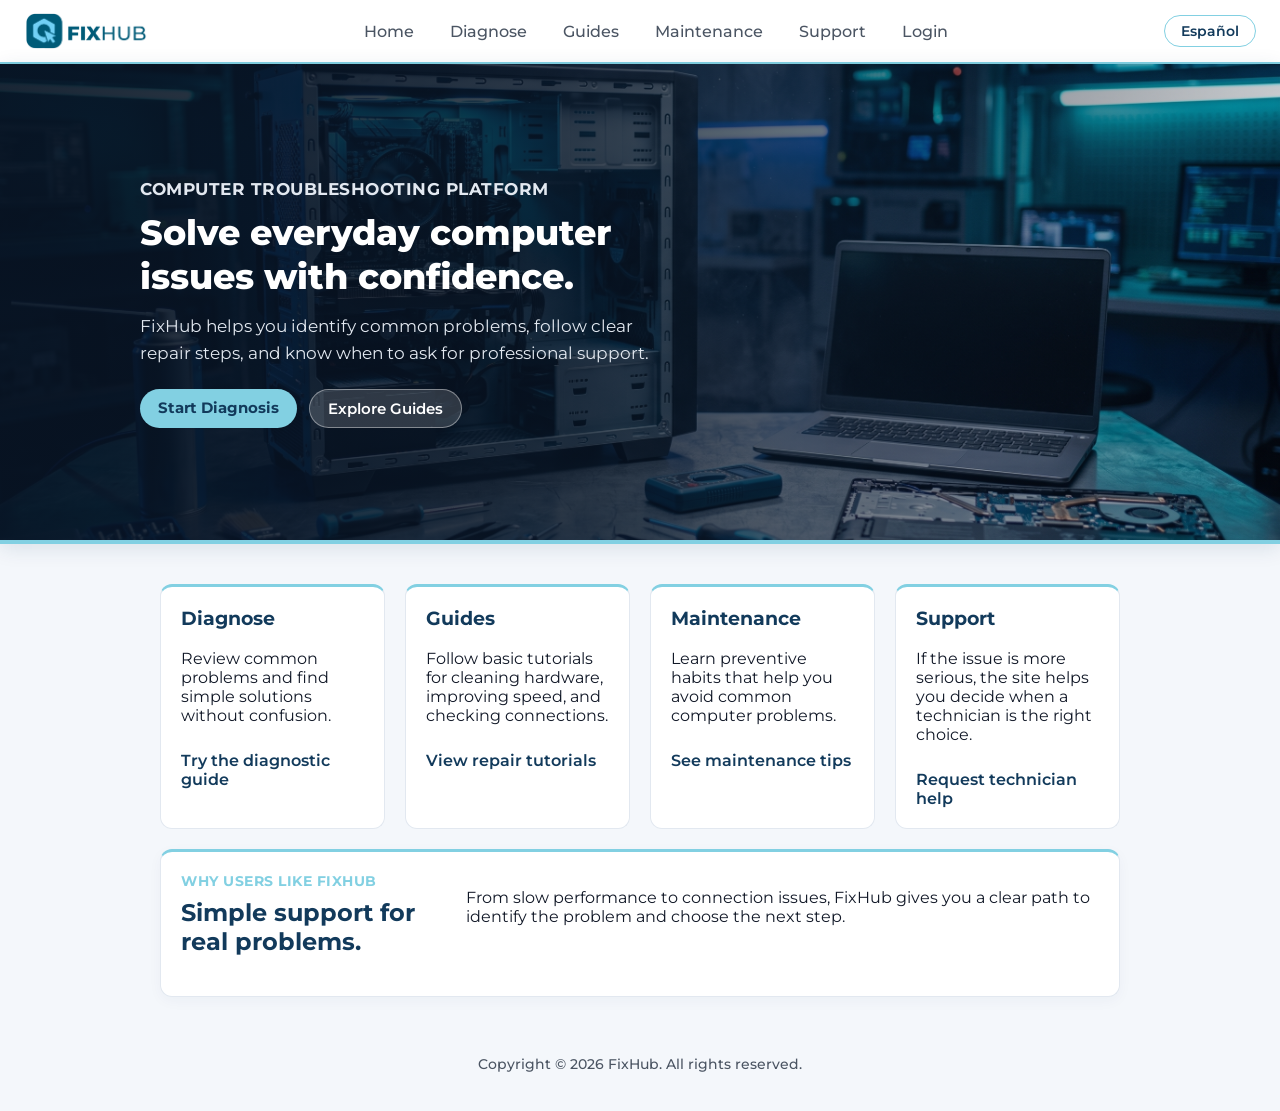
==== commit 4562813d: "new design" ====
--- a/html/index.html
+++ b/html/index.html
@@ -38,85 +38,70 @@
     </header>
     <!-- HEADER ENDING -->
 
-    <main>
-        <!-- PAGE CONTENT BEGINNING -->
-        <p class="welcome-message" id="welcomeMessage" hidden aria-live="polite"></p>
-        <!-- PAGE HERO BEGINNING -->
-        <section class="hero">
-            <div class="hero-content">
+    <!-- HERO BACKGROUND SECTION BEGINNING -->
+    <section class="hero-index">
+        <div class="hero-index-container">
+            <div class="hero-index-content">
                 <p data-i18n-block="title" class="tagline">Computer Troubleshooting Platform</p>
                 <h1 data-i18n-block="aftitle1">Solve everyday computer issues with confidence.</h1>
-                <p data-i18n-block="aftitle2">FixHub helps you identify common problems, follow clear repair steps, and
-                    know when to ask for professional support.</p>
+                <p data-i18n-block="aftitle2">FixHub helps you identify common problems, follow clear repair steps, and know when to ask for professional support.</p>
                 <div class="hero-actions">
-                    <a data-i18n-block="startDiagnosis" class="button button-primary" href="diagnose.html">Start
-                        Diagnosis</a>
-                    <a data-i18n-block="exploreGuides" class="button button-secondary" href="guide.html">Explore
-                        Guides</a>
+                    <a data-i18n-block="startDiagnosis" class="button button-primary" href="diagnose.html">Start Diagnosis</a>
+                    <a data-i18n-block="exploreGuides" class="button button-secondary" href="guide.html">Explore Guides</a>
                 </div>
             </div>
+        </div>
+    </section>
+    <!-- HERO BACKGROUND SECTION ENDING -->
 
-            <div class="hero-card">
-                <h2 data-i18n-block="heroCardTitle">What FixHub offers</h2>
-                <ul>
-                    <li data-i18n-block="heroCardItem1">Simple checks for common issues</li>
-                    <li data-i18n-block="heroCardItem2">Easy repair tutorials</li>
-                    <li data-i18n-block="heroCardItem3">Helpful maintenance advice</li>
-                </ul>
-            </div>
-        </section>
-        <!-- PAGE HERO ENDING -->
+    <!-- PAGE CONTENT BEGINNING -->
+    <main>
+        <p class="welcome-message" id="welcomeMessage" hidden aria-live="polite"></p>
 
-
-        <!-- WHY USER LIKE FIXHUB BEGGINING -->
-        <section class="intro-panel">
-            <div>
-                <p class="tagline" data-i18n-block="whyUserLikeTitle">Why users like FixHub</p>
-                <h2 data-i18n-block="whyUserLikeH2">Simple support for real problems.</h2>
-            </div>
-            <p data-i18n-block="whyUserLikeP">From slow performance to connection issues, FixHub gives you a clear path
-                to identify the problem and choose the next step.</p>
-        </section>
-        <!--WHY USERS LIKE FIXHUB ENDING-->
-
-
-        <!-- FEATURE GRID CARDS BEGGINING -->
+        <!-- FEATURE GRID CARDS BEGINNING -->
         <section class="grid home" aria-label="Platform features">
 
             <!--DIAGNOSE-->
             <article class="card" id="diagnose">
                 <h3 data-i18n-block="cardDiagnoseTitle">Diagnose</h3>
-                <p data-i18n-block="cardDiagnoseDesc">Review common problems and find simple solutions without
-                    confusion.</p>
+                <p data-i18n-block="cardDiagnoseDesc">Review common problems and find simple solutions without confusion.</p>
                 <a data-i18n-block="cardDiagnoseLink" class="link" href="diagnose.html">Try the diagnostic guide</a>
             </article>
 
             <!--GUIDES-->
             <article class="card" id="guides">
                 <h3 data-i18n-block="cardGuidesTitle">Guides</h3>
-                <p data-i18n-block="cardGuidesDesc">Follow basic tutorials for cleaning hardware, improving speed, and
-                    checking connections.</p>
+                <p data-i18n-block="cardGuidesDesc">Follow basic tutorials for cleaning hardware, improving speed, and checking connections.</p>
                 <a data-i18n-block="cardGuidesLink" class="link" href="guide.html">View repair tutorials</a>
             </article>
 
             <!--MAINTENANCE-->
             <article class="card" id="maintenance">
                 <h3 data-i18n-block="cardMaintenanceTitle">Maintenance</h3>
-                <p data-i18n-block="cardMaintenanceDesc">Learn preventive habits that help you avoid common computer
-                    problems.</p>
+                <p data-i18n-block="cardMaintenanceDesc">Learn preventive habits that help you avoid common computer problems.</p>
                 <a data-i18n-block="cardMaintenanceLink" class="link" href="mainteinance.html">See maintenance tips</a>
             </article>
 
             <!--SUPPORT-->
             <article class="card" id="support">
                 <h3 data-i18n-block="cardSupportTitle">Support</h3>
-                <p data-i18n-block="cardSupportDesc">If the issue is more serious, the site helps you decide when a
-                    technician is the right choice.</p>
+                <p data-i18n-block="cardSupportDesc">If the issue is more serious, the site helps you decide when a technician is the right choice.</p>
                 <a data-i18n-block="cardSupportLink" class="link" href="support.html">Request technician help</a>
             </article>
 
         </section>
         <!-- FEATURE GRID CARDS ENDING -->
+
+        <!-- WHY USER LIKE FIXHUB BEGINNING -->
+        <section class="intro-panel">
+            <div>
+                <p class="tagline" data-i18n-block="whyUserLikeTitle">Why users like FixHub</p>
+                <h2 data-i18n-block="whyUserLikeH2">Simple support for real problems.</h2>
+            </div>
+            <p data-i18n-block="whyUserLikeP">From slow performance to connection issues, FixHub gives you a clear path to identify the problem and choose the next step.</p>
+        </section>
+        <!-- WHY USERS LIKE FIXHUB ENDING -->
+
     </main>
     <!-- PAGE CONTENT ENDING -->
 
--- a/css/myStyles.css
+++ b/css/myStyles.css
@@ -1,34 +1,19 @@
-/* GOOGLE FONTS IMPORT - BRAND TYPOGRAPHY (Montserrat) */
 @import url('https://fonts.googleapis.com/css2?family=Montserrat:ital,wght@0,400;0,500;0,600;0,700;0,800;1,400&display=swap');
 
-/* VARIABLES AND RESET */
-/* This section defines global CSS variables and resets used across the whole site.
-   It is shared by all HTML pages that include this stylesheet, such as index.html,
-   diagnose.html, guide.html, login.html, etc. */
 :root {
     --bg: #f4f7fb;
-    /* Main page background color used in the app shell and auth pages. */
     --primary: #123A5B;
-    /* Primary corporate brand blue (dark navy) from mini-branding. */
     --primary-hover: #0c263c;
-    /* Darker shade of primary blue for hover states. */
     --accent: #82D0E2;
-    /* Secondary brand accent color (sky cyan) from mini-branding. */
     --accent-hover: #6bc3d7;
-    /* Darker shade of accent cyan for interactive button hover. */
     --accent-light: #eaf7fb;
-    /* Soft cyan tint used for subtle badges and secondary button backgrounds. */
     --text-main: #111827;
-    /* Dark neutral text color for optimal contrast and readability. */
     --text-muted: #4b5563;
-    /* Medium neutral gray for secondary labels and metadata. */
     --border-subtle: #e2e8f0;
-    /* Neutral border color for structural dividers and card edges. */
 }
 
 * {
     box-sizing: border-box;
-    /* Ensures padding and borders are included inside each element's width/height. */
 }
 
 [hidden] {
@@ -42,45 +27,28 @@
 
 body {
     margin: 0;
-    /* Removes default browser spacing around the page body. */
     font-family: 'Montserrat', Arial, Helvetica, sans-serif;
-    /* Brand typeface specified in mini-branding with system fallbacks. */
     background: var(--bg);
-    /* Applies the common soft background to the page. */
     color: var(--text-main);
-    /* Sets the default high-contrast body text color. */
 }
 
 a {
     color: inherit;
-    /* Prevents links from forcing a different text color than their parent. */
     text-decoration: none;
-    /* Removes default underline styling from links throughout the site. */
-}
-
-/* HEADER / NAVBAR beginning */
-/* This block styles the top navigation bar displayed on pages such as index.html and all other sections.
-   It sets the layout, spacing, colors, and the visual treatment of the logo and primary nav links. */
+}
+
 .header {
     display: flex;
-    /* Makes the header content align in a single horizontal row. */
     justify-content: space-between;
-    /* Pushes the logo to the left and the nav to the right. */
     align-items: center;
-    /* Vertically centers everything inside the header. */
     padding: 12px 24px;
-    /* Adds internal spacing around the header content. */
     background: #fff;
-    /* White background for the top bar. */
     border-bottom: 2px solid var(--accent);
-    /* Brand cyan accent border under the header to give it definition. */
     box-shadow: 0 2px 8px rgba(18, 58, 91, 0.05);
-    /* Subtle shadow lifting the header above the page content. */
 }
 
 .logo {
     display: inline-flex;
-    /* Aligns the logo image inside the anchor cleanly. */
     align-items: center;
     text-decoration: none;
     line-height: 1;
@@ -88,9 +56,7 @@
 
 .logo-img {
     height: 38px;
-    /* Standardized height for the brand logo imagotipo. */
     width: auto;
-    /* Preserves original aspect ratio. */
     display: block;
     object-fit: contain;
     transition: transform 0.2s ease;
@@ -98,34 +64,24 @@
 
 .logo-img:hover {
     transform: scale(1.02);
-    /* Gentle micro-interaction on hover. */
-}
-
-/* Desktop Navigation */
-/* These rules control the main navigation layout on larger screens before the tablet/mobile breakpoints. */
+}
+
 .flex-nav {
     display: flex;
-    /* Shows the nav items in a row. */
     flex-direction: row;
-    /* Ensures they stay horizontally aligned. */
     gap: 12px;
-    /* Adds consistent space between nav items. */
     align-items: center;
-    /* Aligns text vertically within the nav row. */
 }
 
 .flex-nav a {
     padding: 6px 12px;
-    /* Adds clickable space around each nav link. */
     color: var(--text-muted);
-    /* Neutral text for navigation item color. */
     font-weight: 500;
     transition: color 0.2s ease;
 }
 
 .flex-nav a:hover {
     color: var(--primary);
-    /* Brand navy hover color gives a clear interactive highlight. */
 }
 
 .flex-nav a.logout-btn {
@@ -136,177 +92,105 @@
     color: #b91c1c;
 }
 
-/* Hide mobile menu toggle on desktop */
-/* The checkbox and hamburger icon are hidden on desktop because the full nav is already visible there. */
 .nav-toggle {
     display: none;
 }
 
 .hamburger {
     display: none;
-    /* Hidden by default; only used in mobile/tablet menu behavior. */
     width: 30px;
-    /* Fixed width for the menu icon area. */
     height: 30px;
-    /* Fixed height for consistent size. */
     background-image: url('../resources/menu.png');
-    /* Uses the custom menu icon asset in the resources folder. */
     background-size: contain;
-    /* Scales the icon to fit the box without distortion. */
     background-repeat: no-repeat;
-    /* Prevents tiling of the icon image. */
     background-position: center;
-    /* Centers the icon visually inside its container. */
     cursor: pointer;
-    /* Shows that the icon is clickable. */
     background-color: transparent;
-    /* Keeps the background transparent so it blends with the header. */
     border: none;
-    /* Removes the default button border. */
     padding: 0;
-    /* Removes extra padding so the icon maintains its intended size. */
-}
-
-/* HEADER / NAVBAR ending */
-
-/* RESPONSIVE NAVIGATION */
-/* This section changes the header and navigation behavior when the viewport is smaller than desktop.
-   It applies to all pages that use the shared layout, especially the home page and other content pages. */
-
-/* Tablet Breakpoint (max-width: 1024px) */
-/* This media query targets tablet-sized screens and keeps the navigation from feeling cramped.
-   The header wraps onto multiple lines, the nav items spread more evenly, and the main content blocks
-   switch into cleaner two-column proportions. */
+}
+
 @media (max-width: 1024px) {
     .header {
         flex-wrap: wrap;
-        /* Allows the logo, nav, and language control to wrap when space runs tight. */
         gap: 12px 18px;
-        /* Adds vertical and horizontal spacing between wrapped header elements. */
     }
 
     .flex-nav {
         display: flex;
-        /* Keeps the nav visible and usable on tablets, instead of collapsing it. */
         flex: 1 1 100%;
-        /* Makes the nav row take the full width of the header line before wrapping. */
         order: 3;
-        /* Places the nav underneath the logo on smaller layouts. */
         flex-direction: row;
-        /* Keeps links in a horizontal row for readability on tablet screens. */
         flex-wrap: wrap;
-        /* Allows the nav items to wrap if there isn’t enough horizontal room. */
         justify-content: center;
-        /* Centers the navigation links visually. */
         gap: 8px 14px;
-        /* Creates compact spacing between links while preserving readability. */
         padding-top: 8px;
-        /* Adds space between the nav and the header line above it. */
         border-top: 1px solid var(--border-subtle);
-        /* Adds a soft divider line separating the nav from the header content. */
     }
 
     .flex-nav a {
         padding: 0;
-        /* Removes extra clickable padding so the links sit cleaner without blue pill styling. */
         border-radius: 0;
-        /* Keeps the nav links visually flat and minimal. */
         background: transparent;
-        /* Removes any background fill that could distract from the layout. */
     }
 
     .hero {
         display: grid;
-        /* Converts the hero section from a row layout to a cleaner grid layout on tablets. */
         grid-template-columns: 1.3fr 1fr;
-        /* Gives the text column more space than the info panel column. */
         align-items: center;
-        /* Keeps the two hero columns vertically aligned. */
     }
 
     .intro-panel {
         display: grid;
-        /* Uses a 2-column configuration for the intro panel on tablet width. */
         grid-template-columns: 1.05fr 1.45fr;
-        /* Gives the explanatory text column slightly more room. */
         align-items: center;
-        /* Aligns the heading and paragraph sections vertically. */
         gap: 18px;
-        /* Adds spacing between the title block and the body text. */
-    }
-}
-
-/* Mobile Breakpoint (max-width: 768px) */
-/* This media query is specifically for small mobile screens. It hides the desktop nav, shows the menu icon,
-   and makes the nav appear as a collapsible vertical list triggered by the checkbox. */
+    }
+}
+
 @media (max-width: 768px) {
     .header {
         flex-wrap: wrap;
-        /* Allows the header to wrap the logo and menu icon as needed. */
-    }
-
-    /* Show hamburger icon on mobile */
+    }
+
     .hamburger {
         display: block;
-        /* Reveals the menu icon so the user can open the nav on phones. */
         order: 2;
-        /* Places the icon after the logo in the header sequence. */
-    }
-
-    /* Hide nav by default on mobile */
+    }
+
     .flex-nav {
         display: none;
-        /* Hides the nav list until the user taps the hamburger menu. */
         width: 100%;
-        /* Makes the mobile nav span the full width under the header. */
         flex-direction: column;
-        /* Stacks the links vertically for easy tapping. */
         gap: 0;
-        /* Removes spacing between mobile links so they form a clean stacked list. */
         margin-top: 1rem;
-        /* Adds space between the header and the hidden menu panel. */
         border-top: 1px solid var(--border-subtle);
         padding-top: 8px;
         order: 3;
-        /* Places the nav below the logo and menu icon. */
-    }
-
-    /* Show nav when checkbox is checked */
+    }
+
     .nav-toggle:checked~.flex-nav {
         display: flex;
-        /* Displays the stacked mobile nav when the checkbox is checked by the hamburger label. */
     }
 
     .flex-nav a {
         padding: 10px 8px;
-        /* Adds comfortable touch spacing to each menu item. */
-    }
-
-    /* Logo stays on first line on mobile */
+    }
+
     .logo {
         order: 1;
-        /* Keeps the logo in the first slot of the header layout. */
-    }
-}
-
-/* BUTTONS beginning */
-/* These are the reusable call-to-action buttons used throughout the site, especially in the home hero section
-   and on pages that need a standard primary or secondary action. */
+    }
+}
+
 .button,
 button,
 #lang-btn {
     border: none;
-    /* Removes default browser button border. */
     border-radius: 999px;
-    /* Makes the buttons fully rounded for a modern pill shape. */
     padding: 9px 18px;
-    /* Adds comfortable spacing inside the buttons. */
     background: var(--primary);
-    /* Brand blue button color used for standard actions. */
     color: #fff;
-    /* White text for strong contrast. */
     cursor: pointer;
-    /* Shows click affordance. */
     text-align: center;
     text-decoration: none;
     display: inline-block;
@@ -328,7 +212,6 @@
     box-shadow: 0 6px 14px rgba(18, 58, 91, 0.25);
 }
 
-/* Primary CTA button: vibrant cyan (#82D0E2) with navy text (#123A5B) for dynamic contrast */
 .button-primary {
     background: var(--accent);
     color: var(--primary);
@@ -341,7 +224,6 @@
     transform: translateY(-1px);
 }
 
-/* Secondary CTA button inside hero: semi-transparent white with clean outline */
 .button-secondary {
     background: rgba(255, 255, 255, 0.16);
     color: #fff;
@@ -354,7 +236,6 @@
     transform: translateY(-1px);
 }
 
-/* Buttons inside cards (outside dark hero banner) */
 .card .button-primary {
     background: var(--primary);
     color: #fff;
@@ -391,21 +272,12 @@
     box-shadow: 0 2px 8px rgba(18, 58, 91, 0.12);
 }
 
-/* BUTTONS ending*/
-
-/* MAIN CONTAINER beginning */
-/* This container controls the main content width and spacing on all primary pages, including index.html and other page templates. */
 .content,
 main {
     max-width: 1000px;
-    /* Limits width so content does not stretch too wide on large screens. */
     margin: 0 auto;
-    /* Centers the content block horizontally. */
     padding: 20px;
-    /* Adds spacing around the main content area. */
-}
-
-/* MAIN CONTAINER ending */
+}
 
 .welcome-message {
     margin: 0 0 16px;
@@ -415,123 +287,210 @@
     text-align: center;
 }
 
-/* HERO SECTION beginning */
-/* The hero block is the large promotional banner on the home page. It combines a headline, supporting text,
-   CTA buttons, and a right-side information card in a single blue panel. */
 .hero {
     display: flex;
-    /* Uses a horizontal layout for the text and info panel. */
     gap: 20px;
-    /* Adds space between the text column and the card column. */
     padding: 24px;
-    /* Adds internal spacing inside the brand blue panel. */
     background: var(--primary);
-    /* Brand deep navy blue background gives the page a solid identity. */
     color: #fff;
-    /* White text ensures readability over the navy background. */
     border-radius: 16px;
-    /* Rounds the corners of the hero panel. */
     align-items: stretch;
-    /* Makes both columns share the same height within the hero. */
     margin-bottom: 24px;
-    /* Adds separation below the hero section. */
     border-bottom: 4px solid var(--accent);
-    /* Cyan accent border on bottom adds energy and depth to the hero. */
     box-shadow: 0 8px 24px rgba(18, 58, 91, 0.16);
-    /* Soft shadow providing visual lift. */
 }
 
 .hero-content {
     flex: 1;
-    /* Allows the left text column to take available space. */
 }
 
 .hero h1 {
     margin: 0 0 8px;
-    /* Removes default heading margin and adds space below the heading. */
     font-size: 1.8rem;
-    /* Sets the main hero title size. */
     font-weight: 800;
-    /* Montserrat ExtraBold for the hero headline. */
     color: #fff;
 }
 
 .hero p {
     margin: 0;
-    /* Removes default paragraph spacing in the hero content. */
     line-height: 1.5;
 }
 
-/* Responsive Hero - Mobile (max-width: 768px) */
-/* On mobile screens, the hero switches from a two-column card to a single-column stacked layout. */
+.hero-diagnose,
+.hero-guides,
+.hero-maintenance,
+.hero-support {
+    background-size: cover;
+    background-position: center right;
+    background-repeat: no-repeat;
+    min-height: 280px;
+    align-items: center;
+}
+
+.hero-diagnose .hero-content,
+.hero-guides .hero-content,
+.hero-maintenance .hero-content,
+.hero-support .hero-content {
+    max-width: 540px;
+}
+
+.hero-diagnose h1,
+.hero-guides h1,
+.hero-maintenance h1,
+.hero-support h1 {
+    font-size: 2.2rem;
+    line-height: 1.2;
+    margin: 8px 0 12px;
+}
+
+.hero-diagnose p,
+.hero-guides p,
+.hero-maintenance p,
+.hero-support p {
+    font-size: 1.05rem;
+    line-height: 1.5;
+}
+
+.hero-diagnose {
+    background-image: linear-gradient(to right, rgba(8, 20, 36, 0.92) 0%, rgba(8, 20, 36, 0.75) 45%, rgba(8, 20, 36, 0.15) 100%), url('../resources/banners/diagnoseBG.jpg');
+}
+
+.hero-guides {
+    background-image: linear-gradient(to right, rgba(8, 20, 36, 0.92) 0%, rgba(8, 20, 36, 0.75) 45%, rgba(8, 20, 36, 0.15) 100%), url('../resources/banners/guidesBG.jpg');
+}
+
+.hero-maintenance {
+    background-image: linear-gradient(to right, rgba(8, 20, 36, 0.92) 0%, rgba(8, 20, 36, 0.75) 45%, rgba(8, 20, 36, 0.15) 100%), url('../resources/banners/mainteinanceBG.jpg');
+}
+
+.hero-support {
+    background-image: linear-gradient(to right, rgba(8, 20, 36, 0.92) 0%, rgba(8, 20, 36, 0.75) 45%, rgba(8, 20, 36, 0.15) 100%), url('../resources/banners/supportBG.jpg');
+}
+
+/* HERO INDEX - FULL BACKGROUND */
+.hero-index {
+    position: relative;
+    background-image: linear-gradient(to right, rgba(8, 20, 36, 0.92) 0%, rgba(8, 20, 36, 0.78) 45%, rgba(8, 20, 36, 0.22) 100%), url('../resources/banners/indexBG.jpg');
+    background-size: cover;
+    background-position: center;
+    background-repeat: no-repeat;
+    min-height: 480px;
+    display: flex;
+    align-items: center;
+    padding: 50px 24px;
+    border-bottom: 4px solid var(--accent);
+    box-shadow: 0 4px 20px rgba(18, 58, 91, 0.12);
+}
+
+.hero-index-container {
+    max-width: 1000px;
+    margin: 0 auto;
+    width: 100%;
+}
+
+.hero-index-content {
+    max-width: 540px;
+    color: #fff;
+}
+
+.hero-index-content h1 {
+    font-size: 2.2rem;
+    font-weight: 800;
+    line-height: 1.25;
+    margin: 8px 0 14px;
+    color: #fff;
+}
+
+.hero-index-content p {
+    font-size: 1.05rem;
+    line-height: 1.6;
+    margin: 0;
+    color: #e2e8f0;
+}
+
+.hero-index-content .hero-actions {
+    display: flex;
+    gap: 12px;
+    margin-top: 22px;
+}
+
 @media (max-width: 768px) {
     .hero {
         flex-direction: column;
-        /* Stacks the text and card vertically on small screens. */
         padding: 18px;
-        /* Reduces spacing to fit narrow mobile screens better. */
     }
 
     .hero h1 {
         font-size: 1.5rem;
-        /* Slightly reduces title size for smaller screens. */
+    }
+
+    .hero-index {
+        min-height: auto;
+        padding: 36px 18px;
+        background-image: linear-gradient(rgba(8, 20, 36, 0.9), rgba(8, 20, 36, 0.9)), url('../resources/banners/indexBG.jpg');
+    }
+
+    .hero-index-content h1 {
+        font-size: 1.45rem;
+        line-height: 1.3;
+    }
+
+    .hero-diagnose,
+    .hero-guides,
+    .hero-maintenance,
+    .hero-support {
+        min-height: auto;
+    }
+
+    .hero-diagnose {
+        background-image: linear-gradient(rgba(8, 20, 36, 0.88), rgba(8, 20, 36, 0.88)), url('../resources/banners/diagnoseBG.jpg');
+    }
+
+    .hero-guides {
+        background-image: linear-gradient(rgba(8, 20, 36, 0.88), rgba(8, 20, 36, 0.88)), url('../resources/banners/guidesBG.jpg');
+    }
+
+    .hero-maintenance {
+        background-image: linear-gradient(rgba(8, 20, 36, 0.88), rgba(8, 20, 36, 0.88)), url('../resources/banners/mainteinanceBG.jpg');
+    }
+
+    .hero-support {
+        background-image: linear-gradient(rgba(8, 20, 36, 0.88), rgba(8, 20, 36, 0.88)), url('../resources/banners/supportBG.jpg');
     }
 }
 
 .hero-actions {
     display: flex;
-    /* Puts the CTA buttons in a row. */
     gap: 12px;
-    /* Adds spacing between the two buttons. */
     margin-top: 16px;
-    /* Separates the button row from the hero paragraph. */
 }
 
 .hero-card {
     background: rgba(255, 255, 255, 0.1);
-    /* Adds a subtle transparent white panel behind the right sidebar card. */
     border: 1px solid rgba(130, 208, 226, 0.35);
-    /* Subtle cyan outline to connect with the brand accent. */
     padding: 18px;
-    /* Creates spacing inside the card. */
     border-radius: 12px;
-    /* Rounds the corners of the card. */
 }
 
 .tagline {
     color: var(--accent);
-    /* Cyan tagline provides immediate branded contrast. */
     font-weight: 700;
     font-size: 0.88rem;
     letter-spacing: 0.5px;
     text-transform: uppercase;
     margin: 0 0 8px 0;
-    /* Keeps spacing consistent around the label text. */
-}
-
-/* HERO SECTION ending */
-
-/* INTRO PANEL beginning */
-/* This section introduces the value proposition of the product beneath the hero banner, often used on the home page. */
+}
+
 .intro-panel {
     display: flex;
-    /* Keeps the heading area and descriptive paragraph side by side on larger screens. */
     justify-content: space-between;
-    /* Pushes the left heading block and right paragraph apart. */
     gap: 20px;
-    /* Adds space between the columns. */
     margin-top: 20px;
-    /* Creates space from the hero section above. */
     padding: 20px;
-    /* Adds internal spacing to the panel. */
     background: #fff;
-    /* White background for a clean card appearance. */
     border: 1px solid var(--border-subtle);
-    /* Soft gray border to separate it from the page background. */
     border-top: 3px solid var(--accent);
-    /* Colored accent top border prevents a flat appearance. */
     border-radius: 12px;
-    /* Rounds the panel corners. */
     box-shadow: 0 4px 14px rgba(18, 58, 91, 0.04);
 }
 
@@ -541,43 +500,29 @@
     font-weight: 700;
 }
 
-/* INTRO PANEL ending */
-
-/* GRID CARDS beginning */
-/* This block styles the reusable card grids used for feature tiles and other grouped content sections. */
 .grid,
 .grid_diag {
     display: grid;
-    /* Establishes a CSS grid layout for all card groups. */
     gap: 20px;
-    /* Gives consistent spacing between cards. */
     margin-top: 20px;
-    /* Adds vertical space above each grid section. */
 }
 
 .grid.home {
     grid-template-columns: repeat(4, 1fr);
-    /* Displays four equally sized feature cards across the home page. */
 }
 
 .grid.guides,
 .grid.diag,
 .grid_diag {
     grid-template-columns: repeat(2, 1fr);
-    /* Uses a two-column layout for guide and diagnostic page listings. */
 }
 
 .card {
     background: #fff;
-    /* White card background. */
     border: 1px solid var(--border-subtle);
-    /* Light border with subtle separation from the page background. */
     border-top: 3px solid var(--accent);
-    /* Colored accent top border adds visual character without bloat. */
     border-radius: 12px;
-    /* Rounds the corners to match the overall design language. */
     padding: 20px;
-    /* Creates comfortable spacing inside each card. */
     transition: transform 0.25s ease, box-shadow 0.25s ease, border-top-color 0.25s ease;
 }
 
@@ -585,7 +530,6 @@
     transform: translateY(-3px);
     box-shadow: 0 8px 20px rgba(18, 58, 91, 0.08);
     border-top-color: var(--primary);
-    /* Shifts top border to deep navy on hover for dynamic visual feedback. */
 }
 
 .card h2,
@@ -595,45 +539,34 @@
     font-weight: 700;
 }
 
-/* Responsive Grid - Tablet (max-width: 1024px) */
-/* On tablets, feature cards reduce to two columns to prevent overly wide cards. */
 @media (max-width: 1024px) {
     .grid.home {
         grid-template-columns: repeat(2, 1fr);
-        /* Reflows the home feature cards from 4 columns to 2 columns. */
     }
 
     .grid.guides,
     .grid.diag,
     .grid_diag {
         grid-template-columns: 1fr;
-        /* Stacks guide and diagnose content into one column when space is limited. */
-    }
-}
-
-/* Responsive Grid - Mobile (max-width: 768px) */
-/* On phone screens, every content card collapses to a single column for easy reading. */
+    }
+}
+
 @media (max-width: 768px) {
     .grid.home {
         grid-template-columns: 1fr;
-        /* Forces the home feature cards to stack vertically on mobile. */
     }
 
     .grid.guides,
     .grid.diag,
     .grid_diag {
         grid-template-columns: 1fr;
-        /* Keeps guide and diagnose lists readable in a single column. */
     }
 }
 
 .link {
     display: inline-block;
-    /* Makes links behave like inline-block elements so spacing and margin work correctly. */
     margin-top: 10px;
-    /* Adds space above the link relative to the nearby text. */
-    color: var(--primary);
-    /* Uses the branded primary color for card links. */
+    color: var(--primary);
     font-weight: 600;
     transition: color 0.2s ease;
 }
@@ -645,84 +578,52 @@
 
 .code-badge {
     display: inline-block;
-    /* Treats the badge as a compact inline box that can size to its content. */
     padding: 4px 10px;
-    /* Adds compact padding inside the badge. */
     background: var(--accent-light);
-    /* Soft cyan background to distinguish the badge visually. */
     border: 1px solid #c9ecf5;
-    /* Subtle matching border around badge. */
     border-radius: 999px;
-    /* Makes the badge pill-shaped and modern. */
-    color: var(--primary);
-    /* Keeps the badge text consistent with the site primary color. */
+    color: var(--primary);
     font-weight: 600;
     font-size: 0.85rem;
 }
 
 .actions {
     display: flex;
-    /* Aligns action buttons or links in a row. */
     gap: 10px;
-    /* Adds spacing between grouped action elements. */
     margin-top: 14px;
-    /* Adds top spacing from previous content. */
-}
-
-/* GRID CARDS ending */
-
-/* FOOTER beginning */
-/* This footer styles the final site footer and keeps it simple, clean, and unobtrusive. */
+}
+
 .footer {
     text-align: center;
-    /* Centers the footer content. */
     padding: 24px;
-    /* Creates consistent spacing around the footer. */
     color: var(--text-muted);
-    /* Neutral text to keep the footer understated. */
     font-size: 0.9rem;
     font-weight: 500;
 }
 
-/* FOOTER ending */
-
-/* AUTH PAGES beginning */
-/* This block styles the login/register-style pages, which use a two-panel layout with an intro section and a form card. */
 .auth-body {
     min-height: 100vh;
-    /* Forces the background and content area to fill the full viewport height. */
     background: var(--bg);
-    /* Uses the global background color for consistent page appearance. */
 }
 
 .auth-page {
     max-width: 900px;
-    /* Keeps auth content from becoming too wide on large screens. */
     margin: 24px auto 0;
-    /* Centers the page and adds spacing above it. */
 }
 
 .auth-layout {
     display: grid;
-    /* Uses a two-column grid for the intro panel and form. */
     grid-template-columns: 1fr 1fr;
-    /* Divides the auth layout into equal columns. */
     gap: 18px;
-    /* Adds space between the intro section and the form card. */
 }
 
 .auth-intro,
 .auth-card {
     background: #fff;
-    /* White cards keep the auth panels visually consistent. */
     border: 1px solid var(--border-subtle);
-    /* Thin border to distinguish the panels from the page background. */
     border-top: 3px solid var(--accent);
-    /* Cyan top accent border matches cards across the site. */
     border-radius: 12px;
-    /* Rounds the corners for the auth panels. */
     padding: 20px;
-    /* Adds internal spacing inside each panel. */
     box-shadow: 0 4px 14px rgba(18, 58, 91, 0.04);
 }
 
@@ -748,20 +649,14 @@
 
 .auth-form {
     display: flex;
-    /* Uses a column layout for form fields stacked vertically. */
     flex-direction: column;
-    /* Stacks inputs and controls one below the other. */
     gap: 10px;
-    /* Adds spacing between form elements. */
 }
 
 .auth-form input {
     padding: 10px 12px;
-    /* Gives input fields enough vertical and horizontal padding for usability. */
     border: 1px solid var(--border-subtle);
-    /* Border matches the rest of the site's layout. */
     border-radius: 8px;
-    /* Rounds the input corners for a modern appearance. */
     font-family: inherit;
     font-size: 0.95rem;
     transition: border-color 0.2s ease, box-shadow 0.2s ease;
@@ -775,15 +670,12 @@
 
 .auth-link {
     margin-top: 12px;
-    /* Adds spacing above the secondary login/register text. */
     color: var(--text-muted);
-    /* Neutral text color for the helper link row. */
     font-size: 0.9rem;
 }
 
 .auth-link a {
     color: var(--primary);
-    /* Makes the link appear interactive and consistent with the brand blue. */
     font-weight: 600;
 }
 
@@ -791,23 +683,16 @@
     text-decoration: underline;
 }
 
-/* Responsive Auth Layout - Mobile (max-width: 768px) */
-/* On small screens, the two-column auth layout collapses into a single-column stack. */
 @media (max-width: 768px) {
     .auth-layout {
         grid-template-columns: 1fr;
-        /* Forces the auth panels to stack vertically on mobile. */
     }
 
     .auth-page {
         margin: 20px auto 0;
-        /* Keeps the same centered spacing on mobile. */
-    }
-}
-
-/* AUTH PAGES ending */
-
-/* GUIDE CARD LIST STYLES beginning */
+    }
+}
+
 .card ul {
     margin: 12px 0 0;
     padding-left: 20px;
@@ -818,5 +703,4 @@
 
 .card ul li {
     margin-bottom: 4px;
-}
-/* GUIDE CARD LIST STYLES ending */+}
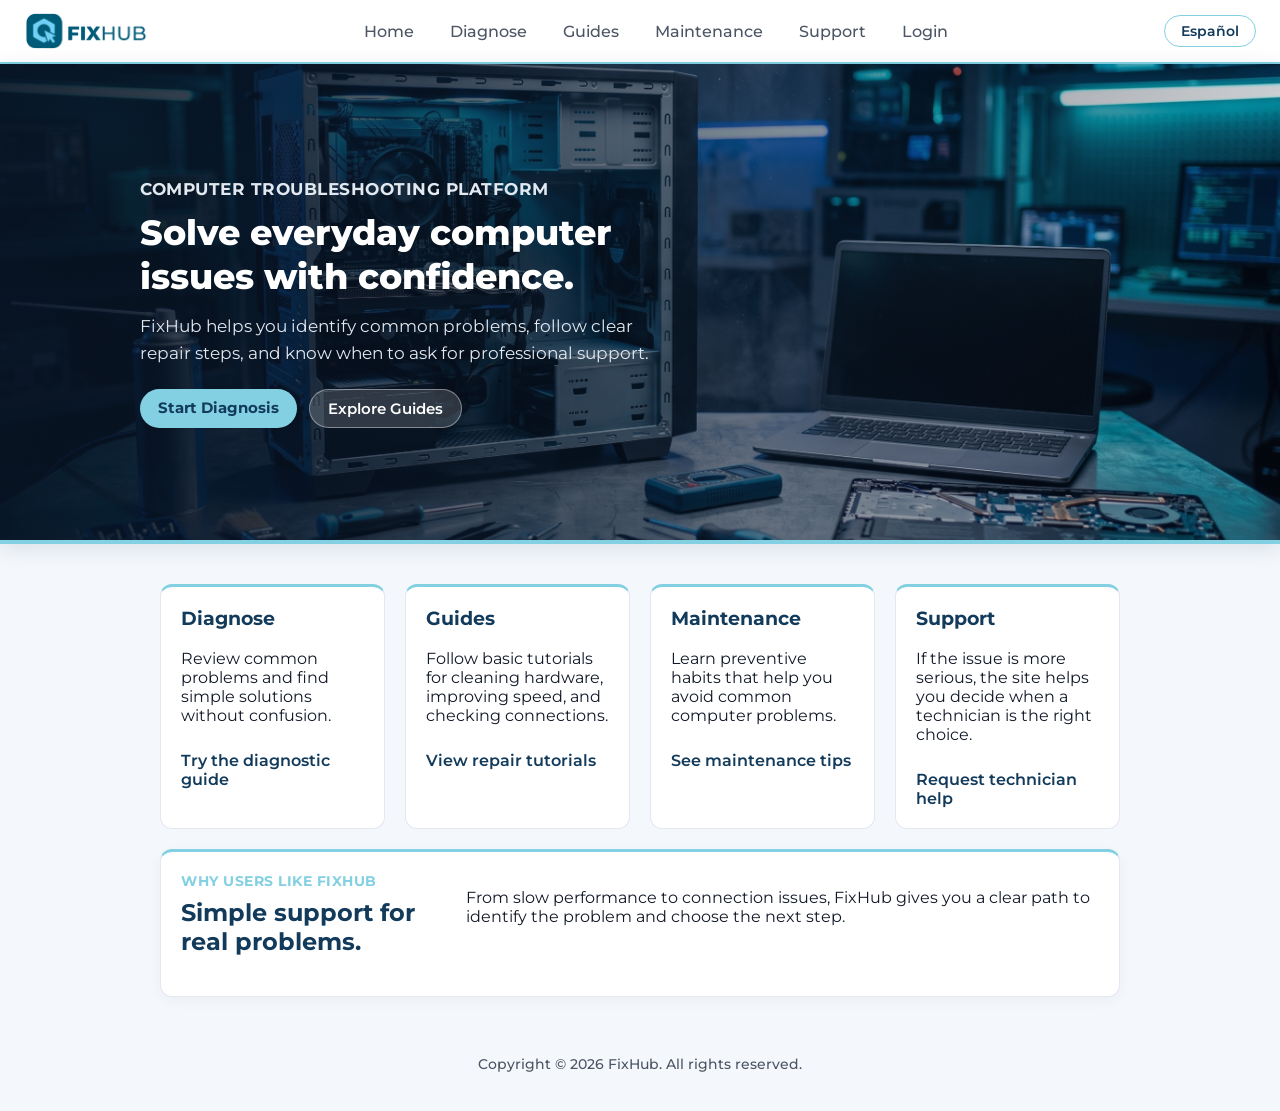
==== commit 39af1805: "Edited HTML" ====
--- a/html/index.html
+++ b/html/index.html
@@ -3,125 +3,123 @@
 
 <!--PAGE LANGUAGE-->
 <html lang="en">
-<meta name="viewport" content="width=device-width, initial-scale=1.0">
 
 <!--HEAD BEGGINING-->
-
 <head>
-    <meta charset="UTF-8">
-    <title>FixHub | Computer Troubleshooting Platform</title>
-    <link rel="stylesheet" href="../css/myStyles.css">
+  <meta charset="UTF-8">
+  <meta name="viewport" content="width=device-width, initial-scale=1.0">
+  <title>FixHub | Computer Troubleshooting Platform</title>
+  <link rel="stylesheet" href="../css/style.css">
 </head>
 <!--HEAD ENDING-->
 
 <!--BODY BEGGINING-->
+<body>
+  <script src="../js/translations.js"></script>
+  <!-- HEADER BEGINNING -->
+  <header class="header">
+    <input type="checkbox" id="nav-toggle" class="nav-toggle">
+    <a class="logo" href="index.html" aria-label="FixHub">
+      <img class="logo-img" src="../resources/LOGOS/fixhub_logo_azul.png" alt="FixHub">
+    </a>
+    <label for="nav-toggle" class="hamburger"></label>
+    <nav class="flex-nav" aria-label="navbar">
+      <a data-i18n-block="navHome" href="index.html">Home</a>
+      <a data-i18n-block="navDiagnose" href="diagnose.html">Diagnose</a>
+      <a data-i18n-block="navGuides" href="guide.html">Guides</a>
+      <a data-i18n-block="navMaintenance" href="mainteinance.html">Maintenance</a>
+      <a data-i18n-block="navSupport" href="support.html">Support</a>
+      <a data-i18n-block="navLogin" class="login-btn" href="login.html">Login</a>
+      <a data-i18n-block="navLogout" class="logout-btn" href="../php/logout.php">Logout</a>
+    </nav>
+    <button id="lang-btn" onclick="toggleLanguage()">Español</button>
+  </header>
+  <!-- HEADER ENDING -->
 
-<body>
-    <script src="../js/translations.js"></script>
-    <!-- HEADER BEGINNING -->
-    <header class="header">
-        <input type="checkbox" id="nav-toggle" class="nav-toggle">
-        <a class="logo" href="index.html" aria-label="FixHub">
-            <img class="logo-img" src="../resources/LOGOS/fixhub_logo_azul.png" alt="FixHub">
-        </a>
-        <label for="nav-toggle" class="hamburger"></label>
-        <nav class="flex-nav" aria-label="navbar">
-            <a data-i18n-block="navHome" href="index.html">Home</a>
-            <a data-i18n-block="navDiagnose" href="diagnose.html">Diagnose</a>
-            <a data-i18n-block="navGuides" href="guide.html">Guides</a>
-            <a data-i18n-block="navMaintenance" href="mainteinance.html">Maintenance</a>
-            <a data-i18n-block="navSupport" href="support.html">Support</a>
-            <a data-i18n-block="navLogin" class="login-btn" href="login.html">Login</a>
-            <a data-i18n-block="navLogout" class="logout-btn" href="../php/logout.php">Logout</a>
-        </nav>
-        <button id="lang-btn" onclick="toggleLanguage()">Español</button>
-    </header>
-    <!-- HEADER ENDING -->
+  <!-- HERO BACKGROUND SECTION BEGINNING -->
+  <section class="hero-index">
+    <div class="hero-index-container">
+      <div class="hero-index-content">
+        <p data-i18n-block="title" class="tagline">Computer Troubleshooting Platform</p>
+        <h1 data-i18n-block="aftitle1">Solve everyday computer issues with confidence.</h1>
+        <p data-i18n-block="aftitle2">FixHub helps you identify common problems, follow clear repair steps, and know when to ask for professional support.</p>
+        <div class="hero-actions">
+          <a data-i18n-block="startDiagnosis" class="button-primary" href="diagnose.html">Start Diagnosis</a>
+          <a data-i18n-block="exploreGuides" class="button-secondary" href="guide.html">Explore Guides</a>
+        </div>
+      </div>
+    </div>
+  </section>
+  <!-- HERO BACKGROUND SECTION ENDING -->
 
-    <!-- HERO BACKGROUND SECTION BEGINNING -->
-    <section class="hero-index">
-        <div class="hero-index-container">
-            <div class="hero-index-content">
-                <p data-i18n-block="title" class="tagline">Computer Troubleshooting Platform</p>
-                <h1 data-i18n-block="aftitle1">Solve everyday computer issues with confidence.</h1>
-                <p data-i18n-block="aftitle2">FixHub helps you identify common problems, follow clear repair steps, and know when to ask for professional support.</p>
-                <div class="hero-actions">
-                    <a data-i18n-block="startDiagnosis" class="button button-primary" href="diagnose.html">Start Diagnosis</a>
-                    <a data-i18n-block="exploreGuides" class="button button-secondary" href="guide.html">Explore Guides</a>
-                </div>
-            </div>
-        </div>
+  <!-- PAGE CONTENT BEGINNING -->
+  <main>
+    <p class="welcome-message" id="welcomeMessage" hidden aria-live="polite"></p>
+
+    <!-- FEATURE GRID CARDS BEGINNING -->
+    <section class="grid-home" aria-label="Platform features">
+
+      <!--DIAGNOSE-->
+      <article class="card">
+        <h3 data-i18n-block="cardDiagnoseTitle">Diagnose</h3>
+        <p data-i18n-block="cardDiagnoseDesc">Review common problems and find simple solutions without confusion.</p>
+        <a data-i18n-block="cardDiagnoseLink" class="link" href="diagnose.html">Try the diagnostic guide</a>
+      </article>
+
+      <!--GUIDES-->
+      <article class="card">
+        <h3 data-i18n-block="cardGuidesTitle">Guides</h3>
+        <p data-i18n-block="cardGuidesDesc">Follow basic tutorials for cleaning hardware, improving speed, and checking connections.</p>
+        <a data-i18n-block="cardGuidesLink" class="link" href="guide.html">View repair tutorials</a>
+      </article>
+
+      <!--MAINTENANCE-->
+      <article class="card">
+        <h3 data-i18n-block="cardMaintenanceTitle">Maintenance</h3>
+        <p data-i18n-block="cardMaintenanceDesc">Learn preventive habits that help you avoid common computer problems.</p>
+        <a data-i18n-block="cardMaintenanceLink" class="link" href="mainteinance.html">See maintenance tips</a>
+      </article>
+
+      <!--SUPPORT-->
+      <article class="card">
+        <h3 data-i18n-block="cardSupportTitle">Support</h3>
+        <p data-i18n-block="cardSupportDesc">If the issue is more serious, the site helps you decide when a technician is the right choice.</p>
+        <a data-i18n-block="cardSupportLink" class="link" href="support.html">Request technician help</a>
+      </article>
+
     </section>
-    <!-- HERO BACKGROUND SECTION ENDING -->
+    <!-- FEATURE GRID CARDS ENDING -->
 
-    <!-- PAGE CONTENT BEGINNING -->
-    <main>
-        <p class="welcome-message" id="welcomeMessage" hidden aria-live="polite"></p>
+    <!-- WHY USER LIKE FIXHUB BEGINNING -->
+    <section class="intro-panel">
+      <div>
+        <p class="tagline" data-i18n-block="whyUserLikeTitle">Why users like FixHub</p>
+        <h2 data-i18n-block="whyUserLikeH2">Simple support for real problems.</h2>
+      </div>
+      <p data-i18n-block="whyUserLikeP">From slow performance to connection issues, FixHub gives you a clear path to identify the problem and choose the next step.</p>
+    </section>
+    <!-- WHY USERS LIKE FIXHUB ENDING -->
 
-        <!-- FEATURE GRID CARDS BEGINNING -->
-        <section class="grid home" aria-label="Platform features">
+  </main>
+  <!-- PAGE CONTENT ENDING -->
 
-            <!--DIAGNOSE-->
-            <article class="card" id="diagnose">
-                <h3 data-i18n-block="cardDiagnoseTitle">Diagnose</h3>
-                <p data-i18n-block="cardDiagnoseDesc">Review common problems and find simple solutions without confusion.</p>
-                <a data-i18n-block="cardDiagnoseLink" class="link" href="diagnose.html">Try the diagnostic guide</a>
-            </article>
+  <!-- FOOTER BEGINNING -->
+  <footer class="footer">
+    <p data-i18n-block="footerText">Copyright © 2026 FixHub. All rights reserved.</p>
+  </footer>
+  <!-- FOOTER ENDING -->
 
-            <!--GUIDES-->
-            <article class="card" id="guides">
-                <h3 data-i18n-block="cardGuidesTitle">Guides</h3>
-                <p data-i18n-block="cardGuidesDesc">Follow basic tutorials for cleaning hardware, improving speed, and checking connections.</p>
-                <a data-i18n-block="cardGuidesLink" class="link" href="guide.html">View repair tutorials</a>
-            </article>
+  <script>
+    const welcomeMessage = document.getElementById('welcomeMessage');
+    const username = new URLSearchParams(window.location.search).get('welcome');
 
-            <!--MAINTENANCE-->
-            <article class="card" id="maintenance">
-                <h3 data-i18n-block="cardMaintenanceTitle">Maintenance</h3>
-                <p data-i18n-block="cardMaintenanceDesc">Learn preventive habits that help you avoid common computer problems.</p>
-                <a data-i18n-block="cardMaintenanceLink" class="link" href="mainteinance.html">See maintenance tips</a>
-            </article>
-
-            <!--SUPPORT-->
-            <article class="card" id="support">
-                <h3 data-i18n-block="cardSupportTitle">Support</h3>
-                <p data-i18n-block="cardSupportDesc">If the issue is more serious, the site helps you decide when a technician is the right choice.</p>
-                <a data-i18n-block="cardSupportLink" class="link" href="support.html">Request technician help</a>
-            </article>
-
-        </section>
-        <!-- FEATURE GRID CARDS ENDING -->
-
-        <!-- WHY USER LIKE FIXHUB BEGINNING -->
-        <section class="intro-panel">
-            <div>
-                <p class="tagline" data-i18n-block="whyUserLikeTitle">Why users like FixHub</p>
-                <h2 data-i18n-block="whyUserLikeH2">Simple support for real problems.</h2>
-            </div>
-            <p data-i18n-block="whyUserLikeP">From slow performance to connection issues, FixHub gives you a clear path to identify the problem and choose the next step.</p>
-        </section>
-        <!-- WHY USERS LIKE FIXHUB ENDING -->
-
-    </main>
-    <!-- PAGE CONTENT ENDING -->
-
-    <!-- FOOTER BEGINNING -->
-    <footer class="footer">
-        <p data-i18n-block="footerText">Copyright © 2026 FixHub. All rights reserved.</p>
-    </footer>
-    <!-- FOOTER ENDING -->
-
-    <script>
-        const welcomeMessage = document.getElementById('welcomeMessage');
-        const username = new URLSearchParams(window.location.search).get('welcome');
-
-        if (username) {
-            welcomeMessage.textContent = `Bienvenido, ${username}!`;
-            welcomeMessage.hidden = false;
-            window.history.replaceState({}, document.title, window.location.pathname);
-        }
-    </script>
-    <script src="../js/auth.js"></script>
+    if (username) {
+      welcomeMessage.textContent = `Bienvenido, ${username}!`;
+      welcomeMessage.hidden = false;
+      window.history.replaceState({}, document.title, window.location.pathname);
+    }
+  </script>
+  <script src="../js/auth.js"></script>
 </body> <!--BODY ENDING-->
 
 </html> <!--HMTL ENDING-->
--- a/css/style.css
+++ b/css/style.css
@@ -0,0 +1,740 @@
+/* ============================================================================== */
+/* STYLE - CSS (style.css) */
+/* Here we have the CSS file that changes the colors, sizes, and positions of all elements on our HTML pages. */
+/* This file is linked inside the <head> of all our HTML pages and welcome.php. */
+/* ============================================================================== */
+
+/* -------------------------------------------------------------- */
+/* KEYWORDS EXPLANATION: */
+/* -------------------------------------------------------------- */
+
+/*What is CSS for? CSS (Cascading Style Sheets) is the language we use to design the website (colors, fonts, sizes, and layout).*/
+/*What is a selector for? It is the name we write before the { } brackets to tell CSS which HTML element we want to change.*/
+
+/*If it starts with a dot (like .header), it selects an HTML class (class="header").*/
+/*If it starts with a hashtag (like #lang-btn), it selects an HTML id (id="lang-btn").*/
+/*If it has no symbol (like body or a), it selects that HTML tag directly (<body> or <a>).*/
+
+/*What is a property for? It is the visual characteristic we want to change inside the { } brackets (like color, background, or padding).*/
+
+/* -------------------------------------------------------------- */
+/* FRONT-END REQUIREMENT LOCATION (FLEXBOX, GRID & NAVIGATION BAR): */
+/* -------------------------------------------------------------- */
+/* Requirement: "La página deberá contener y hacer uso de: flexbox, grid y un navigation bar" */
+/* 1. NAVIGATION BAR: Programmed in Section 3 (.header and .flex-nav), styling the <header> and <nav> menu with <a> links across all HTML pages. */
+/* 2. FLEXBOX (display: flex): Programmed in: */
+/*    - .header and .flex-nav: aligns the logo, navigation bar links, and language button in a row. */
+/*    - .hero-index, .hero-actions, and the inner banners (.hero-diagnose, .hero-guides, .hero-maintenance, .hero-support): centers banner texts and puts banner buttons side by side. */
+/*    - .actions, .intro-panel, and .password-box: aligns card buttons, the bottom info panel on index.html, and the password box. */
+/*    - .auth-form: stacks the login and register form inputs vertically (flex-direction: column). */
+/* 3. CSS GRID (display: grid): Programmed in: */
+/*    - Section 8: .grid-home, .grid-guides, and .grid-diag to organize all cards into 4 or 2 columns. */
+/*    - Section 9: .auth-layout to split login.html and register.html into 2 equal columns (1fr 1fr). */
+/*    - Section 11 (@media): adjusts the Grid columns to 2 columns on tablets (1024px) and 1 column on phones (768px). */
+
+
+/* ------------------------------------------------------------------------------ */
+/* 1. GLOBAL VARIABLES & TYPOGRAPHY */
+/* ------------------------------------------------------------------------------ */
+
+/*Here we use @import to download the "Montserrat" font from Google Fonts so we can use it on all our pages.*/
+@import url('https://fonts.googleapis.com/css2?family=Montserrat:ital,wght@0,400;0,500;0,600;0,700;0,800;1,400&display=swap');
+
+/* What is :root for? :root is where we create color variables (starting with --) for the whole website. */
+/* Instead of writing color codes like #123A5B many times, we save them here with a name and use var() later. */
+:root {
+    --bg: #f4f7fb;              /*Here we save the light gray color for the page background*/
+    --primary: #123A5B;         /*Here we save the main dark navy blue color of FixHub*/
+    --primary-hover: #0c263c;   /*Here we save a darker blue used when the mouse passes over a button*/
+    --accent: #82D0E2;          /*Here we save the light cyan color used for borders and highlights*/
+    --accent-hover: #6bc3d7;    /*Here we save a slightly darker cyan for when the mouse passes over*/
+    --accent-light: #eaf7fb;    /*Here we save a very soft cyan for small labels and button backgrounds*/
+    --text-main: #111827;       /*Here we save the main dark text color (almost black) so it is easy to read*/
+    --text-muted: #4b5563;      /*Here we save a gray text color for secondary descriptions and links*/
+    --border-subtle: #e2e8f0;   /*Here we save a soft gray color for the borders of the cards*/
+}
+
+/* ------------------------------------------------------------------------------ */
+/* 2. BASE RESET & BOX MODEL */
+/* ------------------------------------------------------------------------------ */
+
+/*Here we change the style of all elements on the page using the * symbol (which means "everything").*/
+/*What is box-sizing: border-box for? It makes sure that when we add padding or borders to a box, the box does not grow bigger than its width and break the page.*/
+* {
+    box-sizing: border-box;
+}
+
+/*Here we change the style of the <body> tag (the main screen of all our HTML pages).*/
+body {
+    margin: 0; /*Removes the empty white space that browsers put around the edges by default*/
+    font-family: 'Montserrat', Arial, Helvetica, sans-serif; /*Sets the Montserrat font we imported above*/
+    background: var(--bg); /*Uses var() to apply our light gray background variable (--bg)*/
+    color: var(--text-main); /*Uses var() to apply our dark text color variable (--text-main)*/
+}
+
+/*Here we change the style of all <a> tags (all clickable links on the website).*/
+a {
+    text-decoration: none; /*Removes the default underline from all links*/
+}
+
+/* ------------------------------------------------------------------------------ */
+/* 3. HEADER & NAVIGATION BAR */
+/* ------------------------------------------------------------------------------ */
+
+/*Here we change the style of the .header container (the top white bar on all our HTML pages).*/
+/*What is display: flex for? Flexbox is a tool that puts the elements inside a container side by side in a row.*/
+.header {
+    display: flex; /*Puts the logo, navigation links, and language button in the same horizontal row*/
+    justify-content: space-between; /*Pushes the logo to the left side and the menu/buttons to the right side*/
+    align-items: center; /*Centers all items vertically in the middle of the bar*/
+    padding: 12px 24px; /*Adds 12px of inner space on top/bottom and 24px on left/right*/
+    background: #ffffff; /*White background color*/
+    border-bottom: 2px solid var(--accent); /*Adds a 2px cyan line at the bottom of the header*/
+    box-shadow: 0 2px 8px rgba(18, 58, 91, 0.05); /*Adds a very soft shadow under the header (rgba adds color with 5% transparency)*/
+}
+
+/*Here we change the style of the .logo-img image (the FixHub logo inside the header).*/
+.logo-img {
+    height: 38px; /*Sets the height of the logo to 38 pixels (the width adjusts automatically)*/
+    display: block; /*Removes any extra empty space below the image*/
+}
+
+/*Here we change the style of the .flex-nav container (the <nav> menu that holds the page links).*/
+.flex-nav {
+    display: flex; /*Puts all the navigation links side by side in a row*/
+    gap: 12px; /*Leaves 12px of empty space between each link*/
+    align-items: center; /*Centers the links vertically*/
+}
+
+/*Here we change the style of the <a> links inside the .flex-nav container.*/
+.flex-nav a {
+    padding: 6px 12px; /*Adds clickable inner space around each word in the menu*/
+    color: var(--text-muted); /*Paints the menu links in gray color*/
+    font-weight: 500; /*Makes the letters medium thickness*/
+    transition: 0.2s; /*Makes the color change smoothly in 0.2 seconds when hovering*/
+}
+
+/*Here we change the style of the .flex-nav links when the user puts the mouse over them (:hover means mouse over).*/
+.flex-nav a:hover {
+    color: var(--primary); /*Changes the link color from gray to dark navy blue*/
+}
+
+/*Here we change the style of the .login-btn and .logout-btn links inside .flex-nav.*/
+/*This connects with auth.js: we hide both buttons first, and then auth.js shows only the right one depending on session_status.php.*/
+.flex-nav a.login-btn,
+.flex-nav a.logout-btn {
+    display: none; /*Hides both buttons by default until JavaScript checks if the user is logged in*/
+}
+
+/*Here we change the style of the .logout-btn link so it looks red.*/
+.flex-nav a.logout-btn {
+    color: #e53e3e; /*Paints the Logout text in red*/
+}
+
+/*Here we change the style of .logout-btn when the mouse is over it (:hover).*/
+.flex-nav a.logout-btn:hover {
+    color: #b91c1c; /*Changes the Logout text to a darker red*/
+}
+
+/*Here we change the style of the .nav-toggle checkbox (used to open and close the menu on phones).*/
+.nav-toggle {
+    display: none; /*Hides the little checkbox square so nobody sees it on the screen*/
+}
+
+/*Here we change the style of the .hamburger label (the 3-bars menu icon for mobile phones).*/
+.hamburger {
+    display: none; /*Hides the hamburger icon on computer screens (it only turns on for phones in the @media section at the bottom)*/
+    width: 30px; /*Sets the width of the icon to 30px*/
+    height: 30px; /*Sets the height of the icon to 30px*/
+    background-image: url('../resources/menu.png'); /*Loads the 3-bars image from the resources folder*/
+    background-size: contain; /*Scales the image so it fits inside the 30x30px box*/
+    background-repeat: no-repeat; /*Stops the image from repeating like tiles*/
+    background-position: center; /*Centers the image in the middle of the box*/
+    cursor: pointer; /*Changes the mouse arrow into a little hand when pointing at it*/
+}
+
+/* ------------------------------------------------------------------------------ */
+/* 4. BUTTONS & INTERACTIVE CONTROLS */
+/* ------------------------------------------------------------------------------ */
+
+/*Here we change the base style of all .button-primary, .button-secondary links and <button> elements across the website.*/
+.button-primary,
+.button-secondary,
+button {
+    border: none; /*Removes default borders*/
+    border-radius: 50px; /*Rounds the corners completely so the button looks like a pill*/
+    padding: 9px 18px; /*Adds space inside the button (9px top/bottom, 18px left/right)*/
+    background: var(--primary); /*Sets the background color to dark navy blue*/
+    color: #fff; /*Sets the text color to white*/
+    cursor: pointer; /*Changes the mouse arrow into a clicking hand*/
+    text-align: center; /*Centers the text inside the button*/
+    display: inline-block; /*Allows the button to have padding and sit next to other buttons*/
+    font-size: 0.95rem; /*What is rem for? 1rem is the normal text size of the browser (16px), so 0.95rem is slightly smaller*/
+    font-family: inherit; /*Forces the button to use our Montserrat font from body*/
+    font-weight: 600; /*Makes the button text semi-bold*/
+    transition: 0.2s; /*Makes background and shadow changes animate smoothly in 0.2 seconds*/
+}
+
+/*Here we change the style of .button-primary, .button-secondary and <button> when the mouse is over them (:hover).*/
+.button-primary:hover,
+.button-secondary:hover,
+button:hover {
+    box-shadow: 0 6px 14px rgba(18, 58, 91, 0.25); /*Adds a shadow under the button when hovering*/
+}
+
+/*Here we change the style of the .button-primary button (the main highlighted button on banners and forms).*/
+.button-primary {
+    background: var(--accent); /*Changes background to light cyan*/
+    color: var(--primary); /*Changes text color to dark navy blue so it contrasts with the cyan*/
+    font-weight: 700; /*Makes the text bold*/
+}
+
+/*Here we change the style of .button-primary when the mouse is over it (:hover).*/
+.button-primary:hover {
+    background: var(--accent-hover); /*Changes background to a slightly darker cyan*/
+}
+
+/*Here we change the style of the .button-secondary button (the second button in the banner on index.html).*/
+.button-secondary {
+    background: rgba(255, 255, 255, 0.16); /*Uses white color with 16% opacity so it looks semi-transparent*/
+    color: #fff; /*White text*/
+    border: 1px solid rgba(255, 255, 255, 0.4); /*Semi-transparent white border*/
+    font-weight: 600;
+}
+
+/*Here we change the style of .button-secondary when the mouse is over it (:hover).*/
+.button-secondary:hover {
+    background: rgba(255, 255, 255, 0.28); /*Makes the semi-transparent white background brighter (28% opacity)*/
+}
+
+/*Here we change the style of .button-primary when it is inside a white .card container (used on support.html).*/
+/*Because the card is white, we change the button to dark navy blue so it stands out better.*/
+.card .button-primary {
+    background: var(--primary);
+    color: #fff;
+}
+
+/*Here we change the style of .card .button-primary when the mouse is over it (:hover).*/
+.card .button-primary:hover {
+    background: var(--primary-hover);
+}
+
+/*Here we change the style of .button-secondary when it is inside a white .card container (used on support.html).*/
+.card .button-secondary {
+    background: var(--accent-light); /*Soft cyan background*/
+    color: var(--primary); /*Dark navy blue text*/
+    border: 1px solid #c8edf6; /*Light cyan border*/
+}
+
+/*Here we change the style of .card .button-secondary when the mouse is over it (:hover).*/
+.card .button-secondary:hover {
+    background: #d8f3fa;
+    color: var(--primary-hover);
+}
+
+/*Here we change the style of the #lang-btn button (the Español / English button in the header that runs toggleLanguage() from translations.js).*/
+#lang-btn {
+    background: #fff; /*White background*/
+    color: var(--primary); /*Navy blue text*/
+    border: 1.5px solid var(--accent); /*Cyan border*/
+    font-size: 0.88rem;
+    font-weight: 600;
+    padding: 6px 16px;
+}
+
+/*Here we change the style of #lang-btn when the mouse is over it (:hover).*/
+#lang-btn:hover {
+    background: var(--accent-light); /*Soft cyan background on hover*/
+    border-color: var(--primary); /*Navy blue border on hover*/
+    box-shadow: 0 2px 8px rgba(18, 58, 91, 0.12);
+}
+
+/* ------------------------------------------------------------------------------ */
+/* 5. PAGE LAYOUT CONTAINERS */
+/* ------------------------------------------------------------------------------ */
+
+/*Here we change the style of the <main> container (the main content area on all our HTML pages).*/
+main {
+    max-width: 1000px; /*Stops the content from stretching wider than 1000px on big computer screens*/
+    margin: 0 auto; /*What is margin: 0 auto for? 0 is for top/bottom, and "auto" pushes equally from left and right to center the container in the middle of the screen*/
+    padding: 20px; /*Adds 20px of inner space on all 4 sides*/
+}
+
+/*Here we change the style of the .welcome-message text (used on index.html to show "Bienvenido, username!" after logging in).*/
+.welcome-message {
+    margin: 0 0 16px; /*Adds 16px of space below the message*/
+    color: var(--primary); /*Navy blue text*/
+    font-size: 1.35rem; /*Makes the greeting text bigger*/
+    font-weight: 700; /*Bold text*/
+    text-align: center; /*Centers the greeting in the middle of the page*/
+}
+
+/* ------------------------------------------------------------------------------ */
+/* 6. HERO SECTION - HOMEPAGE (INDEX FULL-WIDTH COVER) */
+/* ------------------------------------------------------------------------------ */
+
+/*Here we change the style of the .hero-index container (the big full-width banner at the top of index.html).*/
+/*What is linear-gradient() for? It puts a dark shadow layer on top of the photo (darker on the left at 92%, clearer on the right at 20%) so the white text on the left is easy to read.*/
+.hero-index {
+    background-image: linear-gradient(to right, rgba(8, 20, 36, 0.92), rgba(8, 20, 36, 0.2)), url('../resources/banners/indexBG.jpg');
+    background-size: cover; /*Makes the background photo cover the whole banner without stretching*/
+    background-position: center; /*Centers the background photo*/
+    background-repeat: no-repeat; /*Prevents the photo from repeating*/
+    min-height: 480px; /*Makes sure the banner is at least 480px tall on computer screens*/
+    display: flex; /*Uses Flexbox so we can center the text vertically*/
+    align-items: center; /*Centers the text box vertically inside the banner*/
+    padding: 50px 24px;
+    border-bottom: 4px solid var(--accent); /*Cyan line at the bottom of the banner*/
+    box-shadow: 0 4px 20px rgba(18, 58, 91, 0.12);
+}
+
+/*Here we change the style of the .hero-index-container box inside the homepage banner.*/
+.hero-index-container {
+    max-width: 1000px; /*Matches the 1000px width of <main> so the text lines up with the cards below*/
+    margin: 0 auto; /*Centers this container in the middle of the banner*/
+    width: 100%;
+}
+
+/*Here we change the style of the .hero-index-content container that holds the title, paragraph, and buttons on index.html.*/
+.hero-index-content {
+    max-width: 540px; /*Limits the text to 540px on the left side so it does not cover the right side of the photo*/
+    color: #fff; /*White text for everything inside this container*/
+}
+
+/*Here we change the style of the <h1> main title inside .hero-index-content.*/
+.hero-index-content h1 {
+    font-size: 2.2rem; /*Big title size*/
+    font-weight: 800; /*Extra bold letters*/
+    line-height: 1.25; /*Controls the vertical space between lines of text so they don't touch*/
+    margin: 8px 0 14px;
+}
+
+/*Here we change the style of the <p> description paragraph inside .hero-index-content.*/
+.hero-index-content p {
+    font-size: 1.05rem;
+    line-height: 1.6; /*Leaves comfortable space between lines of the paragraph*/
+    margin: 0;
+    color: #e2e8f0; /*Soft light gray-white color*/
+}
+
+/*Here we change the style of the .hero-actions container (the box that holds the 2 buttons inside the homepage banner).*/
+.hero-actions {
+    display: flex; /*Puts "Start Diagnosis" and "Explore Guides" side by side*/
+    gap: 12px; /*Leaves 12px of space between the 2 buttons*/
+    margin-top: 22px; /*Leaves 22px of space above the buttons*/
+}
+
+/* ------------------------------------------------------------------------------ */
+/* 7. HERO BANNERS - INNER SECTIONS (DIAGNOSE, GUIDES, MAINTENANCE, SUPPORT) */
+/* ------------------------------------------------------------------------------ */
+
+/*Here we change the shared style of the 4 inner page banners (.hero-diagnose, .hero-guides, .hero-maintenance, and .hero-support).*/
+.hero-diagnose,
+.hero-guides,
+.hero-maintenance,
+.hero-support {
+    display: flex;
+    padding: 24px;
+    background-color: var(--primary); /*Fallback navy blue color while the image loads*/
+    background-size: cover; /*Makes the background photo fill the whole box*/
+    background-position: center right; /*Focuses on the right side of the photo*/
+    background-repeat: no-repeat;
+    min-height: 280px; /*Sets a minimum height of 280px for the banner*/
+    align-items: center; /*Centers the text vertically inside the banner*/
+    color: #fff; /*White text*/
+    border-radius: 16px; /*Rounds the 4 corners of the banner by 16px*/
+    margin-bottom: 24px; /*Leaves 24px of space between the banner and the cards below*/
+    border-bottom: 4px solid var(--accent); /*Cyan bottom border*/
+    box-shadow: 0 8px 24px rgba(18, 58, 91, 0.16);
+}
+
+/*Here we change the style of the .hero-content container (the text area inside each inner banner).*/
+.hero-content {
+    max-width: 540px; /*Keeps the text on the left half of the banner (up to 540px wide)*/
+}
+
+/*Here we change the style of the <h1> title inside .hero-content.*/
+.hero-content h1 {
+    margin: 8px 0 12px;
+    font-size: 2.2rem;
+    line-height: 1.2;
+    font-weight: 800;
+}
+
+/*Here we change the style of the <p> paragraph inside .hero-content.*/
+.hero-content p {
+    margin: 0;
+    font-size: 1.05rem;
+    line-height: 1.5;
+}
+
+/*Here we change the background image of each inner page banner (.hero-diagnose, .hero-guides, .hero-maintenance, and .hero-support).*/
+/*Just like in .hero-index, we use linear-gradient(to right, ...) so the left side is dark (92%) to read the white text, and the right side is almost transparent (15%) to see the photo.*/
+
+/*Changes the background photo for the banner on diagnose.html*/
+.hero-diagnose {
+    background-image: linear-gradient(to right, rgba(8, 20, 36, 0.92), rgba(8, 20, 36, 0.15)), url('../resources/banners/diagnoseBG.jpg');
+}
+
+/*Changes the background photo for the banner on guide.html*/
+.hero-guides {
+    background-image: linear-gradient(to right, rgba(8, 20, 36, 0.92), rgba(8, 20, 36, 0.15)), url('../resources/banners/guidesBG.jpg');
+}
+
+/*Changes the background photo for the banner on mainteinance.html*/
+.hero-maintenance {
+    background-image: linear-gradient(to right, rgba(8, 20, 36, 0.92), rgba(8, 20, 36, 0.15)), url('../resources/banners/mainteinanceBG.jpg');
+}
+
+/*Changes the background photo for the banner on support.html*/
+.hero-support {
+    background-image: linear-gradient(to right, rgba(8, 20, 36, 0.92), rgba(8, 20, 36, 0.15)), url('../resources/banners/supportBG.jpg');
+}
+
+/*Here we change the style of the .tagline and .auth-tagline text (the small cyan subtitle above the main titles).*/
+.tagline,
+.auth-tagline {
+    color: var(--accent); /*Cyan text color*/
+    font-weight: 700; /*Bold text*/
+    font-size: 0.88rem;
+    letter-spacing: 0.5px; /*Adds a tiny space between each letter*/
+    text-transform: uppercase; /*Automatically turns all letters into CAPITAL LETTERS*/
+    margin: 0 0 8px 0;
+}
+
+/* ------------------------------------------------------------------------------ */
+/* 8. FEATURE CARDS & GRID LAYOUT */
+/* [REQUIREMENT: "La página deberá contener y hacer uso de: flexbox, grid y un navigation bar"] */
+/* Here is where CSS GRID (display: grid) is programmed to organize the cards into columns and rows. */
+/* ------------------------------------------------------------------------------ */
+
+/*Here we change the style of our Grid containers (.grid-home, .grid-guides, and .grid-diag) to organize our cards into rows and columns.*/
+/*What is display: grid for? CSS Grid is a layout system that creates a table of columns and rows for cards.*/
+.grid-home,
+.grid-guides,
+.grid-diag {
+    display: grid; /*[GRID] Activates CSS Grid layout on the card containers*/
+    gap: 20px; /*Leaves 20px of space between every card*/
+    margin-top: 20px;
+}
+
+/*Here we change the style of the .grid-home container (used on index.html and mainteinance.html).*/
+/*What is 1fr 1fr 1fr 1fr for? It divides the row into 4 equal columns (1fr means 1 equal fraction of the space).*/
+.grid-home {
+    grid-template-columns: 1fr 1fr 1fr 1fr;
+}
+
+/*Here we change the style of the .grid-guides and .grid-diag containers (used on guide.html and diagnose.html).*/
+/*1fr 1fr divides the row into 2 equal columns.*/
+.grid-guides,
+.grid-diag {
+    grid-template-columns: 1fr 1fr;
+}
+
+/*Here we change the style of the .card container (each white box with information on our pages).*/
+.card {
+    background: #fff; /*White background*/
+    border: 1px solid var(--border-subtle); /*Thin light gray border around the card*/
+    border-top: 3px solid var(--accent); /*Thicker 3px cyan bar at the very top of the card*/
+    border-radius: 12px; /*Rounds the corners of the card*/
+    padding: 20px; /*Inner space between the card border and the text*/
+    transition: 0.2s; /*Smooth animation in 0.2 seconds when hovering*/
+}
+
+/*Here we change the style of the .card container when the user puts the mouse over it (:hover).*/
+.card:hover {
+    box-shadow: 0 8px 20px rgba(18, 58, 91, 0.08); /*Adds a soft shadow underneath the card*/
+    border-top-color: var(--primary); /*Changes the top bar from cyan to dark navy blue*/
+}
+
+/*Here we change the style of the <h3> title inside .card and the <h2> title inside .intro-panel.*/
+.card h3,
+.intro-panel h2 {
+    margin-top: 0; /*Removes extra space at the top of the title*/
+    color: var(--primary); /*Navy blue color*/
+    font-weight: 700;
+}
+
+/*Here we change the style of the <ul> bullet list inside the .card container (used on guide.html and support.html).*/
+.card ul {
+    margin: 12px 0 0;
+    padding-left: 20px; /*Moves the bullet points slightly to the right so they stay inside the card*/
+    color: #374151;
+    font-size: 0.92rem;
+    line-height: 1.5;
+}
+
+/*Here we change the style of each <li> item inside the card's bullet list.*/
+.card ul li {
+    margin-bottom: 4px; /*Adds 4px of space between each bullet point*/
+}
+
+/*Here we change the style of the .link text links at the bottom of the cards on index.html.*/
+.link {
+    display: inline-block; /*Allows us to add top margin to the link*/
+    margin-top: 10px;
+    color: var(--primary); /*Navy blue color*/
+    font-weight: 600;
+    transition: 0.2s;
+}
+
+/*Here we change the style of .link when the mouse is over it (:hover).*/
+.link:hover {
+    color: var(--accent-hover); /*Changes the text color to cyan*/
+    text-decoration: underline; /*Adds an underline when hovering*/
+}
+
+/*Here we change the style of the .code-badge label (the small cyan pill that shows "Error code: 0x7B" on guide.html).*/
+.code-badge {
+    display: inline-block;
+    padding: 4px 10px;
+    background: var(--accent-light); /*Very soft cyan background*/
+    border: 1px solid #c9ecf5;
+    border-radius: 50px; /*Makes it pill-shaped*/
+    color: var(--primary); /*Navy blue text*/
+    font-weight: 600;
+    font-size: 0.85rem;
+}
+
+/*Here we change the style of the .actions container (holds the 2 buttons at the bottom of the card on support.html).*/
+.actions {
+    display: flex; /*Puts the buttons side by side*/
+    gap: 10px; /*Leaves 10px of space between the buttons*/
+    margin-top: 14px;
+}
+
+/*Here we change the style of the .intro-panel container (the bottom white box "Why users like FixHub" on index.html).*/
+.intro-panel {
+    display: flex; /*Puts the title on the left and the description paragraph on the right*/
+    justify-content: space-between;
+    gap: 20px;
+    margin-top: 20px;
+    padding: 20px;
+    background: #fff;
+    border: 1px solid var(--border-subtle);
+    border-top: 3px solid var(--accent);
+    border-radius: 12px;
+    box-shadow: 0 4px 14px rgba(18, 58, 91, 0.04);
+}
+
+/* ------------------------------------------------------------------------------ */
+/* 9. AUTHENTICATION PAGES (LOGIN & REGISTER) */
+/* ------------------------------------------------------------------------------ */
+
+/*Here we change the style of the .auth-page container that wraps the content on login.html and register.html.*/
+.auth-page {
+    max-width: 900px; /*Limits the width to 900px*/
+    margin: 20px auto 0; /*Adds 20px on top and centers the box horizontally with "auto"*/
+}
+
+/*Here we change the style of the .auth-layout container (splits login.html and register.html into 2 columns).*/
+/*1fr 1fr creates 2 equal columns: the information box on the left and the form box on the right.*/
+.auth-layout {
+    display: grid;
+    grid-template-columns: 1fr 1fr;
+    gap: 18px;
+}
+
+/*Here we change the style of the .auth-intro (left box) and .auth-card (right form box) containers on login.html and register.html.*/
+.auth-intro,
+.auth-card {
+    background: #fff;
+    border: 1px solid var(--border-subtle);
+    border-top: 3px solid var(--accent);
+    border-radius: 12px;
+    padding: 20px;
+    box-shadow: 0 4px 14px rgba(18, 58, 91, 0.04);
+}
+
+/*Here we change the style of the <h1> titles inside .auth-intro and .auth-card.*/
+.auth-intro h1,
+.auth-card h1 {
+    color: var(--primary);
+    font-weight: 800;
+    margin-top: 4px;
+}
+
+/*Here we change the style of the .auth-form container (the <form> on login.html and register.html).*/
+/*What is flex-direction: column for? Instead of putting items side by side, it stacks the labels, inputs, and button one below the other.*/
+.auth-form {
+    display: flex;
+    flex-direction: column;
+    gap: 10px; /*Leaves 10px of vertical space between each input and label*/
+}
+
+/*Here we change the style of the <input> text boxes inside .auth-form where the user types their username and password.*/
+.auth-form input {
+    padding: 10px 12px;
+    border: 1px solid var(--border-subtle);
+    border-radius: 8px;
+    font-family: inherit; /*Uses the Montserrat font inside the text boxes*/
+    font-size: 0.95rem;
+    transition: 0.2s;
+}
+
+/*Here we change the style of .auth-form input when the user clicks inside the text box to type (:focus means currently clicked/active).*/
+.auth-form input:focus {
+    outline: none; /*Removes the default browser outline*/
+    border-color: var(--accent); /*Changes the border color to cyan when typing*/
+}
+
+/*Here we change the style of the .password-box container so the password input and the Show/Hide button sit side by side in a row.*/
+.password-box {
+    display: flex; /*Puts the password input and the Show/Hide button in the same horizontal row*/
+    gap: 8px; /*Leaves 8px of space between the input and the button*/
+}
+
+/*Here we change the style of the <input> inside .password-box so it expands to fill the available space next to the button.*/
+.password-box input {
+    flex: 1; /*Makes the password box take up all remaining width in the row*/
+}
+
+/*Here we change the style of the .auth-link paragraph at the bottom of the form ("New here? Create an account").*/
+.auth-link {
+    margin-top: 12px;
+    color: var(--text-muted);
+    font-size: 0.9rem;
+}
+
+/*Here we change the style of the <a> link inside .auth-link.*/
+.auth-link a {
+    color: var(--primary);
+    font-weight: 600;
+}
+
+/*Here we change the style of .auth-link a when the mouse is over it (:hover).*/
+.auth-link a:hover {
+    text-decoration: underline;
+}
+
+/* ------------------------------------------------------------------------------ */
+/* 10. FOOTER */
+/* ------------------------------------------------------------------------------ */
+
+/*Here we change the style of the .footer container at the very bottom of all our HTML pages.*/
+.footer {
+    text-align: center; /*Centers the copyright text*/
+    padding: 24px;
+    color: var(--text-muted); /*Gray text color*/
+    font-size: 0.9rem;
+    font-weight: 500;
+}
+
+/* ------------------------------------------------------------------------------ */
+/* 11. RESPONSIVE DESIGN (MEDIA QUERIES) */
+/* ------------------------------------------------------------------------------ */
+
+/*What is @media for? Media Queries let us change the CSS styles automatically when the screen is smaller (like on a tablet or a mobile phone) so the website doesn't look squished.*/
+
+/*Here we change the styles when the screen width is 1024px or smaller (Tablets).*/
+@media (max-width: 1024px) {
+    /*Here we change the .header container so its items can jump to a second line (flex-wrap: wrap) if there is not enough space.*/
+    .header {
+        flex-wrap: wrap;
+        gap: 12px 18px;
+    }
+
+    /*Here we change the .flex-nav menu container so it moves to the bottom row of the header (order: 3) and takes 100% of the width on tablets.*/
+    .flex-nav {
+        width: 100%;
+        order: 3;
+        flex-wrap: wrap;
+        justify-content: center;
+        gap: 8px 14px;
+        padding-top: 8px;
+        border-top: 1px solid var(--border-subtle);
+    }
+
+    /*Here we change the .grid-home container from 4 columns down to 2 columns (1fr 1fr) so the cards fit better on tablet screens.*/
+    .grid-home {
+        grid-template-columns: 1fr 1fr;
+    }
+
+    /*Here we change the .grid-guides and .grid-diag containers from 2 columns down to 1 single column (1fr).*/
+    .grid-guides,
+    .grid-diag {
+        grid-template-columns: 1fr;
+    }
+}
+
+/*Here we change the styles when the screen width is 768px or smaller (Mobile Phones).*/
+@media (max-width: 768px) {
+    /*Here we change the .hamburger icon from display: none to display: block so the 3-bars menu icon becomes visible on phones.*/
+    .hamburger {
+        display: block;
+    }
+
+    /*Here we change the .flex-nav menu container to hide it by default on phones and stack its links vertically (flex-direction: column).*/
+    .flex-nav {
+        display: none;
+        flex-direction: column;
+        gap: 0;
+        margin-top: 16px;
+    }
+
+    /*How does the mobile menu open without JavaScript?*/
+    /*When the user taps the hamburger label, the hidden checkbox (.nav-toggle) gets checked (:checked).*/
+    /*The ~ symbol looks for .flex-nav next to it and changes it to display: flex so the menu appears on screen.*/
+    .nav-toggle:checked ~ .flex-nav {
+        display: flex;
+    }
+
+    /*Here we change the .hero-index banner on phones to make it more compact and darken the whole photo (0.9 opacity) so white text is easy to read on small screens.*/
+    .hero-index {
+        min-height: auto;
+        padding: 36px 18px;
+        background-image: linear-gradient(rgba(8, 20, 36, 0.9), rgba(8, 20, 36, 0.9)), url('../resources/banners/indexBG.jpg');
+    }
+
+    /*Here we change the <h1> title inside .hero-index-content to a smaller font size (1.45rem) so it fits on a phone screen.*/
+    .hero-index-content h1 {
+        font-size: 1.45rem;
+    }
+
+    /*Here we change the 4 inner page banners so they have less padding and adjust their height automatically on phones.*/
+    .hero-diagnose,
+    .hero-guides,
+    .hero-maintenance,
+    .hero-support {
+        padding: 18px;
+        min-height: auto;
+    }
+
+    /*Here we change the <h1> title inside .hero-content to a smaller font size (1.5rem) on phones.*/
+    .hero-content h1 {
+        font-size: 1.5rem;
+    }
+
+    /*Why do we change the background-image of the 4 banners on mobile phones?*/
+    /*On phones, the text takes up the whole width of the banner. So instead of fading to transparent on the right, we put an 88% dark layer (rgba(8, 20, 36, 0.88)) over the entire photo so the white text is easy to read everywhere.*/
+    .hero-diagnose {
+        background-image: linear-gradient(rgba(8, 20, 36, 0.88), rgba(8, 20, 36, 0.88)), url('../resources/banners/diagnoseBG.jpg');
+    }
+
+    .hero-guides {
+        background-image: linear-gradient(rgba(8, 20, 36, 0.88), rgba(8, 20, 36, 0.88)), url('../resources/banners/guidesBG.jpg');
+    }
+
+    .hero-maintenance {
+        background-image: linear-gradient(rgba(8, 20, 36, 0.88), rgba(8, 20, 36, 0.88)), url('../resources/banners/mainteinanceBG.jpg');
+    }
+
+    .hero-support {
+        background-image: linear-gradient(rgba(8, 20, 36, 0.88), rgba(8, 20, 36, 0.88)), url('../resources/banners/supportBG.jpg');
+    }
+
+    /*Here we change the .grid-home container down to 1 single column so cards stack one below the other on phones.*/
+    .grid-home {
+        grid-template-columns: 1fr;
+    }
+
+    /*Here we change the .intro-panel container on index.html so the title and paragraph stack vertically on phones.*/
+    .intro-panel {
+        flex-direction: column;
+    }
+
+    /*Here we change the .auth-layout container on login.html and register.html to 1 single column so the form appears below the intro box on phones.*/
+    .auth-layout {
+        grid-template-columns: 1fr;
+    }
+}
